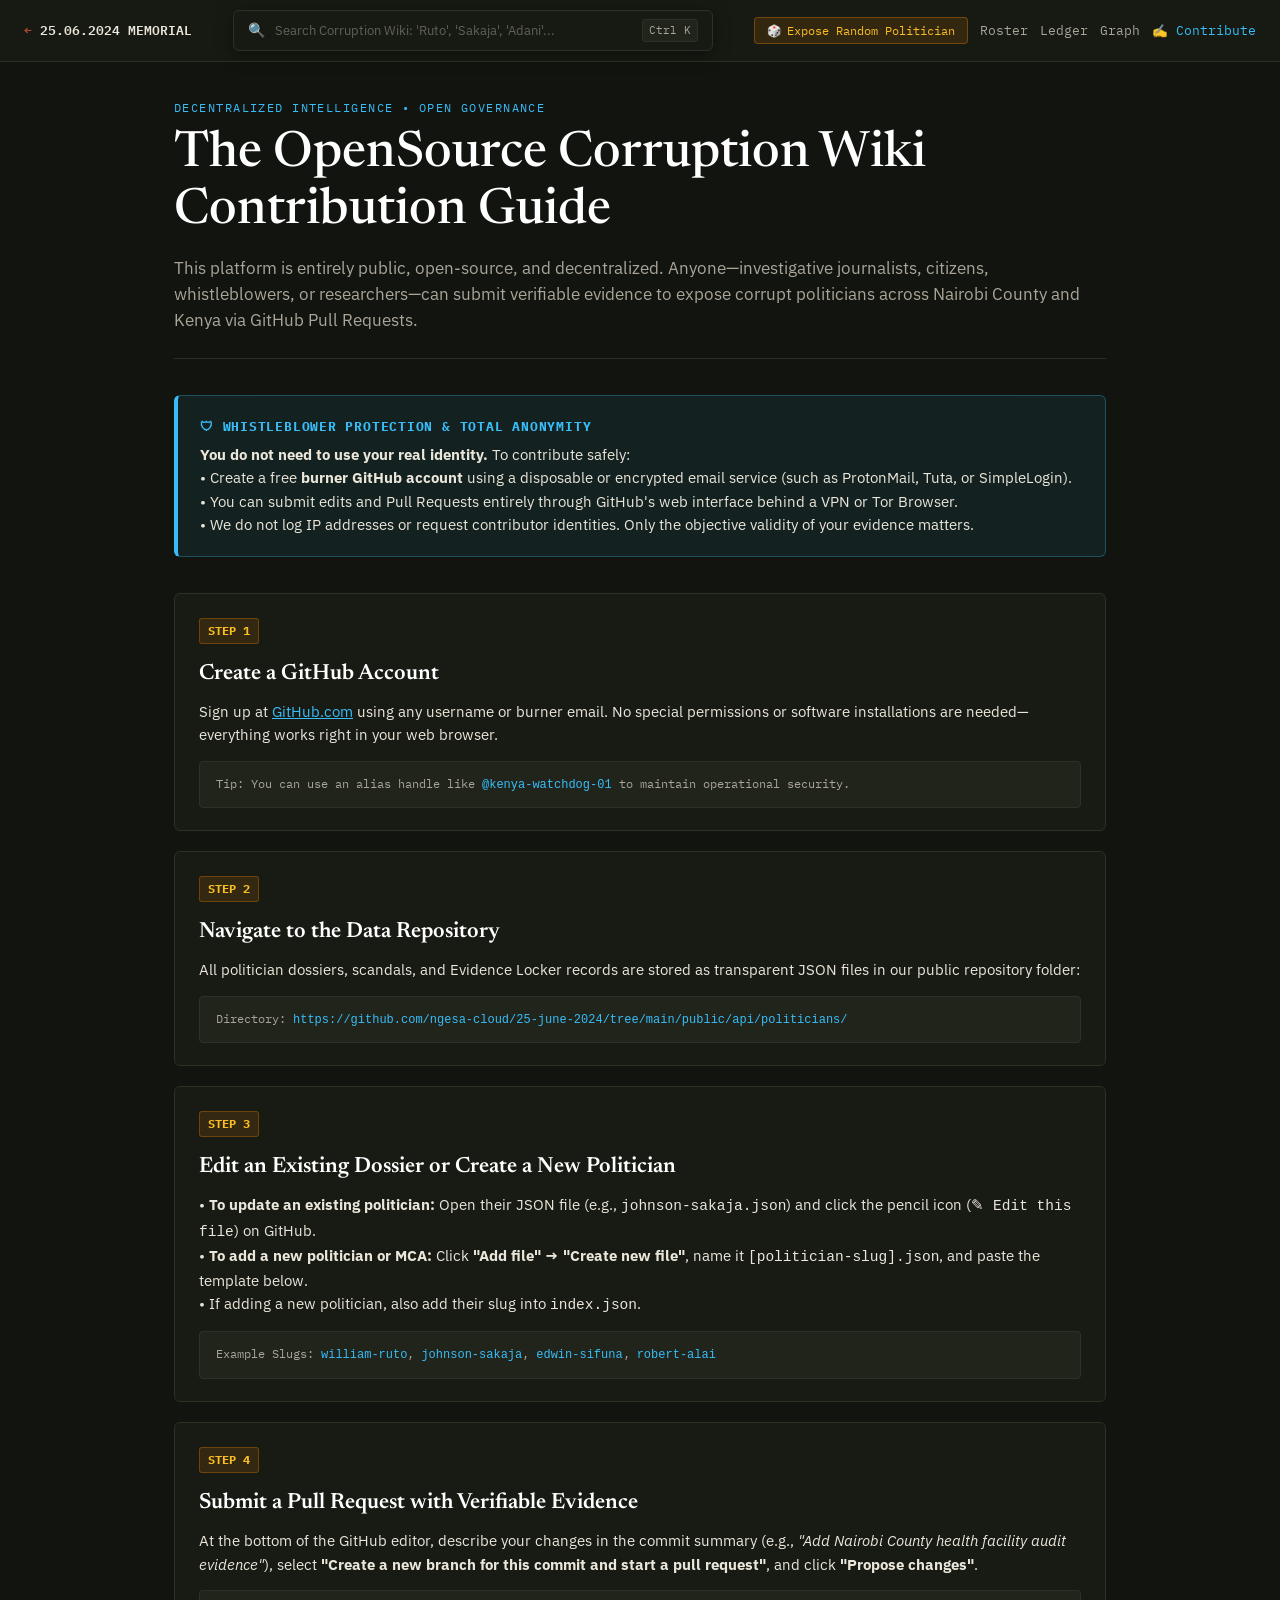
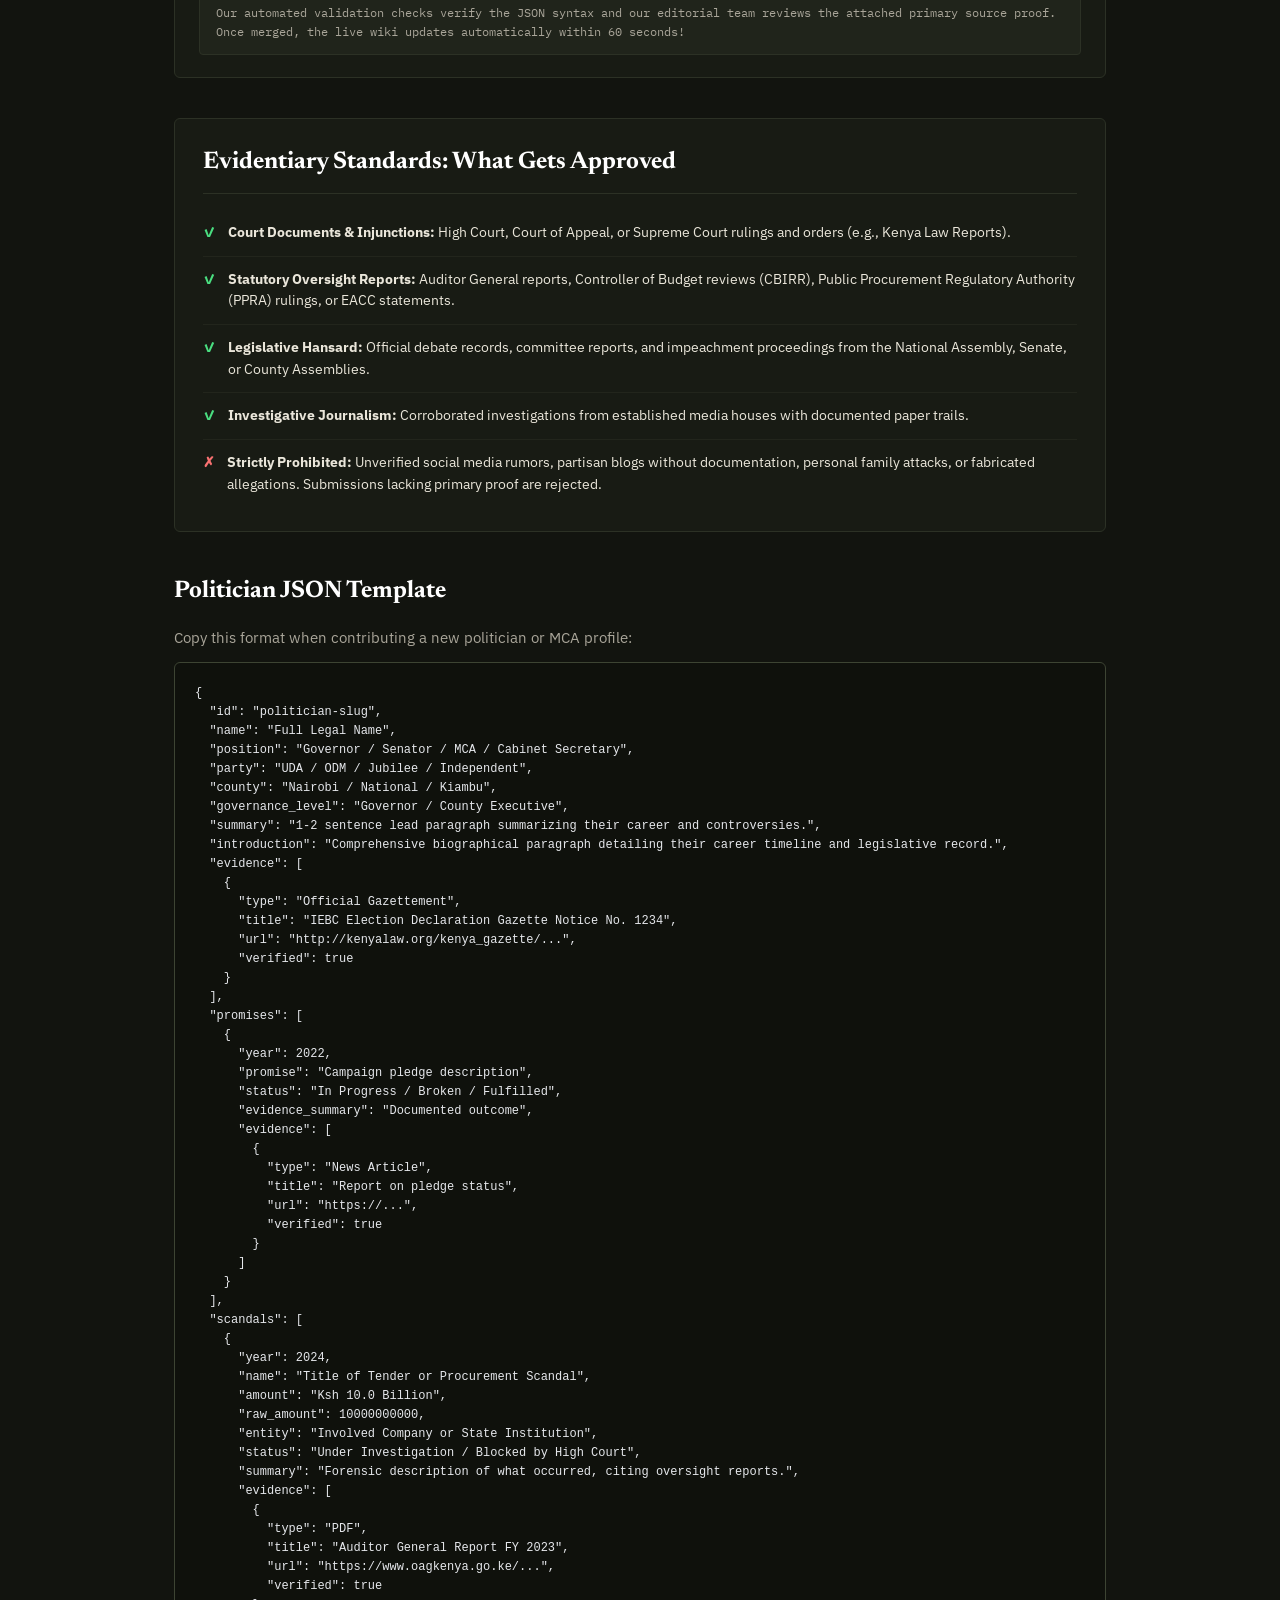
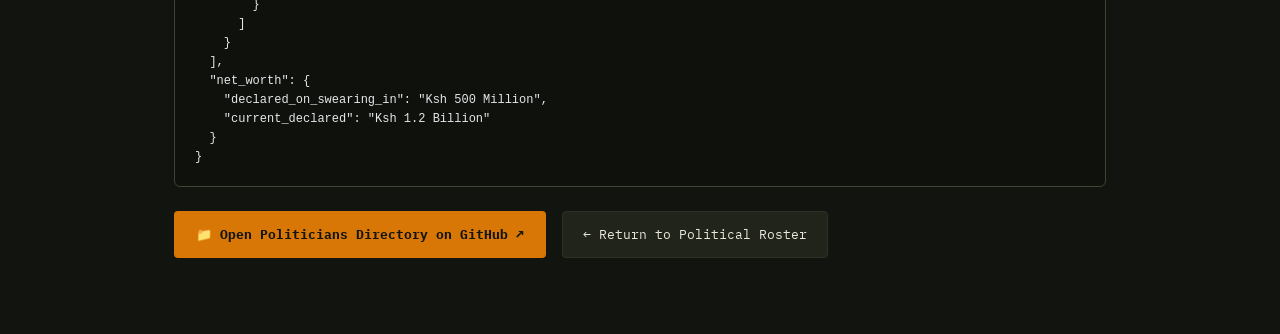
==== contribute.html @ 245e7692 "feat: implement OpenSource Corruption Wiki with profile.html, contribute.html, and random explorer -" ====
<!DOCTYPE html>
<html lang="en">
<head>
  <meta charset="UTF-8">
  <meta name="viewport" content="width=device-width, initial-scale=1.0">
  <title>Community Contribution Guide — OpenSource Corruption Wiki</title>
  <link rel="preconnect" href="https://fonts.googleapis.com">
  <link rel="preconnect" href="https://fonts.gstatic.com" crossorigin>
  <link href="https://fonts.googleapis.com/css2?family=Newsreader:ital,opsz,wght@0,6..72,400;0,6..72,500;0,6..72,600;1,6..72,400&family=IBM+Plex+Sans:wght@400;500;600;700&family=IBM+Plex+Mono:wght@400;500;600;700&display=swap" rel="stylesheet">
  <link rel="stylesheet" href="global-search.css">
  <style>
    :root {
      --bg: #12140F;
      --surface: #181B14;
      --surface-elevated: #20241B;
      --border: #2C3125;
      --border-highlight: #3D4433;
      --crimson: #B4472F;
      --crimson-soft: #f87171;
      --amber: #D97706;
      --amber-soft: #fbbf24;
      --cyan: #38bdf8;
      --green: #6C7A5A;
      --green-bright: #4ade80;
      --paper: #EAE6DA;
      --paper-dim: #A9A599;
      --paper-dark: #62605B;
      --font-serif: 'Newsreader', Georgia, serif;
      --font-sans: 'IBM Plex Sans', -apple-system, BlinkMacSystemFont, sans-serif;
      --font-mono: 'IBM Plex Mono', monospace;
    }

    * { box-sizing: border-box; margin: 0; padding: 0; }
    html { scroll-behavior: smooth; }
    body {
      background-color: var(--bg);
      color: var(--paper);
      font-family: var(--font-sans);
      line-height: 1.65;
      padding: 0 0 100px;
    }

    /* Pinned Navigation */
    .top-nav {
      background: rgba(24, 27, 20, 0.95);
      border-bottom: 1px solid var(--border);
      padding: 10px 24px;
      font-size: 13px;
      display: flex;
      justify-content: space-between;
      align-items: center;
      position: sticky;
      top: 0;
      z-index: 100;
      backdrop-filter: blur(12px);
      gap: 16px;
    }
    .nav-brand {
      font-family: var(--font-mono);
      font-weight: 600;
      color: var(--paper);
      text-decoration: none;
      display: flex;
      align-items: center;
      gap: 8px;
      white-space: nowrap;
    }
    .nav-brand span { color: var(--crimson); }
    .nav-search-wrap { flex: 1; max-width: 480px; }
    .nav-links { display: flex; gap: 12px; align-items: center; white-space: nowrap; }
    .nav-link {
      color: var(--paper-dim);
      text-decoration: none;
      font-size: 12.5px;
      font-family: var(--font-mono);
      transition: color 0.2s;
    }
    .nav-link:hover, .nav-link.active { color: var(--paper); }

    .random-btn {
      background: rgba(217, 119, 6, 0.15);
      border: 1px solid rgba(217, 119, 6, 0.4);
      color: var(--amber-soft);
      padding: 5px 12px;
      border-radius: 4px;
      font-family: var(--font-mono);
      font-size: 11.5px;
      text-decoration: none;
      cursor: pointer;
      display: inline-flex;
      align-items: center;
      gap: 6px;
      transition: all 0.2s;
    }
    .random-btn:hover {
      background: rgba(217, 119, 6, 0.25);
      border-color: var(--amber-soft);
      color: #fff;
    }

    .container {
      max-width: 980px;
      margin: 0 auto;
      padding: 36px 24px 0;
    }

    .header-section {
      margin-bottom: 36px;
      border-bottom: 1px solid var(--border);
      padding-bottom: 24px;
    }
    .kicker {
      font-family: var(--font-mono);
      font-size: 12px;
      color: var(--cyan);
      text-transform: uppercase;
      letter-spacing: 0.12em;
      margin-bottom: 8px;
    }
    h1.main-title {
      font-family: var(--font-serif);
      font-size: clamp(34px, 5vw, 50px);
      font-weight: 500;
      line-height: 1.15;
      color: #fff;
      margin-bottom: 14px;
    }
    .subtitle {
      font-size: 16.5px;
      color: var(--paper-dim);
      line-height: 1.6;
    }

    /* Anonymity Callout Banner */
    .anonymity-banner {
      background: rgba(56, 189, 248, 0.08);
      border: 1px solid rgba(56, 189, 248, 0.3);
      border-left: 4px solid var(--cyan);
      border-radius: 6px;
      padding: 20px 22px;
      margin-bottom: 36px;
    }
    .anonymity-title {
      font-family: var(--font-mono);
      font-size: 13px;
      font-weight: 700;
      color: var(--cyan);
      text-transform: uppercase;
      letter-spacing: 0.06em;
      margin-bottom: 6px;
      display: flex;
      align-items: center;
      gap: 8px;
    }
    .anonymity-text {
      font-size: 14.5px;
      color: var(--paper);
      line-height: 1.6;
    }

    /* Step Cards Grid */
    .steps-grid {
      display: grid;
      grid-template-columns: 1fr;
      gap: 20px;
      margin-bottom: 40px;
    }
    .step-card {
      background: var(--surface);
      border: 1px solid var(--border);
      border-radius: 6px;
      padding: 22px 24px;
      position: relative;
      transition: all 0.2s;
    }
    .step-card:hover {
      border-color: var(--border-highlight);
      transform: translateY(-2px);
    }
    .step-num {
      font-family: var(--font-mono);
      font-size: 12px;
      font-weight: 700;
      color: var(--amber-soft);
      background: rgba(217, 119, 6, 0.15);
      border: 1px solid rgba(217, 119, 6, 0.35);
      padding: 2px 8px;
      border-radius: 3px;
      display: inline-block;
      margin-bottom: 12px;
    }
    .step-title {
      font-family: var(--font-serif);
      font-size: 22px;
      font-weight: 600;
      color: #fff;
      margin-bottom: 8px;
    }
    .step-desc {
      font-size: 14.5px;
      color: var(--paper);
      line-height: 1.6;
      margin-bottom: 14px;
    }
    .step-action-box {
      background: var(--surface-elevated);
      border: 1px solid var(--border);
      padding: 12px 16px;
      border-radius: 4px;
      font-family: var(--font-mono);
      font-size: 12px;
      color: var(--paper-dim);
    }
    .step-action-box code {
      color: var(--cyan);
    }

    /* Evidentiary Standards */
    .standards-section {
      background: var(--surface);
      border: 1px solid var(--border);
      border-radius: 6px;
      padding: 24px 28px;
      margin-bottom: 40px;
    }
    .standards-title {
      font-family: var(--font-serif);
      font-size: 24px;
      color: #fff;
      margin-bottom: 16px;
      border-bottom: 1px solid var(--border);
      padding-bottom: 10px;
    }
    .standards-list {
      list-style: none;
      padding: 0;
      margin: 0;
    }
    .standards-list li {
      padding: 12px 0;
      border-bottom: 1px solid rgba(44, 49, 37, 0.5);
      display: flex;
      gap: 12px;
      font-size: 14px;
      line-height: 1.55;
    }
    .standards-list li:last-child { border-bottom: none; }
    .icon-check { color: var(--green-bright); font-weight: bold; }
    .icon-cross { color: var(--crimson-soft); font-weight: bold; }

    /* Schema Template Box */
    .schema-section {
      margin-bottom: 40px;
    }
    .schema-title {
      font-family: var(--font-serif);
      font-size: 24px;
      color: #fff;
      margin-bottom: 14px;
    }
    pre.code-block {
      background: #0f110c;
      border: 1px solid var(--border-highlight);
      border-radius: 6px;
      padding: 20px;
      overflow-x: auto;
      font-family: var(--font-mono);
      font-size: 12px;
      color: #e5e7eb;
      line-height: 1.5;
    }

    .cta-row {
      display: flex;
      gap: 16px;
      flex-wrap: wrap;
      margin-top: 24px;
    }
    .btn-github-repo {
      background: var(--amber);
      color: #12140F;
      font-family: var(--font-mono);
      font-size: 13px;
      font-weight: 700;
      padding: 12px 22px;
      border-radius: 4px;
      text-decoration: none;
      display: inline-flex;
      align-items: center;
      gap: 8px;
      transition: all 0.2s;
    }
    .btn-github-repo:hover {
      background: #f59e0b;
      transform: translateY(-1px);
    }
    .btn-back-roster {
      background: var(--surface-elevated);
      border: 1px solid var(--border);
      color: var(--paper);
      font-family: var(--font-mono);
      font-size: 13px;
      padding: 12px 20px;
      border-radius: 4px;
      text-decoration: none;
      transition: all 0.2s;
    }
    .btn-back-roster:hover {
      border-color: var(--cyan);
      color: #fff;
    }

    @media (max-width: 768px) {
      .top-nav { flex-wrap: wrap; }
      .nav-search-wrap { order: 3; width: 100%; max-width: none; }
    }
  </style>
</head>
<body>

  <!-- Pinned Sticky Navigation -->
  <nav class="top-nav">
    <a href="index.html" class="nav-brand">
      <span>&larr;</span> 25.06.2024 MEMORIAL
    </a>

    <!-- Central Global Search Engine Component -->
    <div class="nav-search-wrap">
      <div class="global-search-component">
        <div class="search-input-wrapper">
          <span class="search-icon-prefix">🔍</span>
          <input type="text" class="global-search-input" placeholder="Search Corruption Wiki: 'Ruto', 'Sakaja', 'Adani'..." autocomplete="off">
          <span class="search-kbd-shortcut">Ctrl K</span>
        </div>
      </div>
    </div>

    <div class="nav-links">
      <button id="random-btn" class="random-btn" title="Jump to a random corrupt politician profile">
        <span>🎲</span> Expose Random Politician
      </button>
      <a href="promises-plunder.html" class="nav-link">Roster</a>
      <a href="money-trail.html" class="nav-link">Ledger</a>
      <a href="scandal-graph.html" class="nav-link">Graph</a>
      <a href="contribute.html" class="nav-link active" style="color:var(--cyan);">✍ Contribute</a>
    </div>
  </nav>

  <div class="container">
    <header class="header-section">
      <div class="kicker">Decentralized Intelligence &bull; Open Governance</div>
      <h1 class="main-title">The OpenSource Corruption Wiki Contribution Guide</h1>
      <p class="subtitle">This platform is entirely public, open-source, and decentralized. Anyone—investigative journalists, citizens, whistleblowers, or researchers—can submit verifiable evidence to expose corrupt politicians across Nairobi County and Kenya via GitHub Pull Requests.</p>
    </header>

    <!-- Anonymity Banner -->
    <div class="anonymity-banner">
      <div class="anonymity-title">
        <span>🛡 Whistleblower Protection &amp; Total Anonymity</span>
      </div>
      <p class="anonymity-text">
        <strong>You do not need to use your real identity.</strong> To contribute safely:
        <br>&bull; Create a free <strong>burner GitHub account</strong> using a disposable or encrypted email service (such as ProtonMail, Tuta, or SimpleLogin).
        <br>&bull; You can submit edits and Pull Requests entirely through GitHub's web interface behind a VPN or Tor Browser.
        <br>&bull; We do not log IP addresses or request contributor identities. Only the objective validity of your evidence matters.
      </p>
    </div>

    <!-- 4-Step Tutorial -->
    <section class="steps-grid">
      <div class="step-card">
        <span class="step-num">STEP 1</span>
        <h2 class="step-title">Create a GitHub Account</h2>
        <p class="step-desc">
          Sign up at <a href="https://github.com/signup" target="_blank" style="color:var(--cyan);">GitHub.com</a> using any username or burner email. No special permissions or software installations are needed—everything works right in your web browser.
        </p>
        <div class="step-action-box">
          Tip: You can use an alias handle like <code>@kenya-watchdog-01</code> to maintain operational security.
        </div>
      </div>

      <div class="step-card">
        <span class="step-num">STEP 2</span>
        <h2 class="step-title">Navigate to the Data Repository</h2>
        <p class="step-desc">
          All politician dossiers, scandals, and Evidence Locker records are stored as transparent JSON files in our public repository folder:
        </p>
        <div class="step-action-box">
          Directory: <code>https://github.com/ngesa-cloud/25-june-2024/tree/main/public/api/politicians/</code>
        </div>
      </div>

      <div class="step-card">
        <span class="step-num">STEP 3</span>
        <h2 class="step-title">Edit an Existing Dossier or Create a New Politician</h2>
        <p class="step-desc">
          &bull; <strong>To update an existing politician:</strong> Open their JSON file (e.g., <code>johnson-sakaja.json</code>) and click the pencil icon (<code>✎ Edit this file</code>) on GitHub.<br>
          &bull; <strong>To add a new politician or MCA:</strong> Click <strong>"Add file" &rarr; "Create new file"</strong>, name it <code>[politician-slug].json</code>, and paste the template below.<br>
          &bull; If adding a new politician, also add their slug into <code>index.json</code>.
        </p>
        <div class="step-action-box">
          Example Slugs: <code>william-ruto</code>, <code>johnson-sakaja</code>, <code>edwin-sifuna</code>, <code>robert-alai</code>
        </div>
      </div>

      <div class="step-card">
        <span class="step-num">STEP 4</span>
        <h2 class="step-title">Submit a Pull Request with Verifiable Evidence</h2>
        <p class="step-desc">
          At the bottom of the GitHub editor, describe your changes in the commit summary (e.g., <em>"Add Nairobi County health facility audit evidence"</em>), select <strong>"Create a new branch for this commit and start a pull request"</strong>, and click <strong>"Propose changes"</strong>.
        </p>
        <div class="step-action-box">
          Our automated validation checks verify the JSON syntax and our editorial team reviews the attached primary source proof. Once merged, the live wiki updates automatically within 60 seconds!
        </div>
      </div>
    </section>

    <!-- Evidentiary Standards -->
    <section class="standards-section">
      <h2 class="standards-title">Evidentiary Standards: What Gets Approved</h2>
      <ul class="standards-list">
        <li>
          <span class="icon-check">✓</span>
          <div>
            <strong>Court Documents &amp; Injunctions:</strong> High Court, Court of Appeal, or Supreme Court rulings and orders (e.g., Kenya Law Reports).
          </div>
        </li>
        <li>
          <span class="icon-check">✓</span>
          <div>
            <strong>Statutory Oversight Reports:</strong> Auditor General reports, Controller of Budget reviews (CBIRR), Public Procurement Regulatory Authority (PPRA) rulings, or EACC statements.
          </div>
        </li>
        <li>
          <span class="icon-check">✓</span>
          <div>
            <strong>Legislative Hansard:</strong> Official debate records, committee reports, and impeachment proceedings from the National Assembly, Senate, or County Assemblies.
          </div>
        </li>
        <li>
          <span class="icon-check">✓</span>
          <div>
            <strong>Investigative Journalism:</strong> Corroborated investigations from established media houses with documented paper trails.
          </div>
        </li>
        <li>
          <span class="icon-cross">✗</span>
          <div>
            <strong>Strictly Prohibited:</strong> Unverified social media rumors, partisan blogs without documentation, personal family attacks, or fabricated allegations. Submissions lacking primary proof are rejected.
          </div>
        </li>
      </ul>
    </section>

    <!-- Schema Template -->
    <section class="schema-section">
      <h2 class="schema-title">Politician JSON Template</h2>
      <p style="font-size:14.5px; color:var(--paper-dim); margin-bottom:12px;">
        Copy this format when contributing a new politician or MCA profile:
      </p>
      <pre class="code-block"><code>{
  "id": "politician-slug",
  "name": "Full Legal Name",
  "position": "Governor / Senator / MCA / Cabinet Secretary",
  "party": "UDA / ODM / Jubilee / Independent",
  "county": "Nairobi / National / Kiambu",
  "governance_level": "Governor / County Executive",
  "summary": "1-2 sentence lead paragraph summarizing their career and controversies.",
  "introduction": "Comprehensive biographical paragraph detailing their career timeline and legislative record.",
  "evidence": [
    {
      "type": "Official Gazettement",
      "title": "IEBC Election Declaration Gazette Notice No. 1234",
      "url": "http://kenyalaw.org/kenya_gazette/...",
      "verified": true
    }
  ],
  "promises": [
    {
      "year": 2022,
      "promise": "Campaign pledge description",
      "status": "In Progress / Broken / Fulfilled",
      "evidence_summary": "Documented outcome",
      "evidence": [
        {
          "type": "News Article",
          "title": "Report on pledge status",
          "url": "https://...",
          "verified": true
        }
      ]
    }
  ],
  "scandals": [
    {
      "year": 2024,
      "name": "Title of Tender or Procurement Scandal",
      "amount": "Ksh 10.0 Billion",
      "raw_amount": 10000000000,
      "entity": "Involved Company or State Institution",
      "status": "Under Investigation / Blocked by High Court",
      "summary": "Forensic description of what occurred, citing oversight reports.",
      "evidence": [
        {
          "type": "PDF",
          "title": "Auditor General Report FY 2023",
          "url": "https://www.oagkenya.go.ke/...",
          "verified": true
        }
      ]
    }
  ],
  "net_worth": {
    "declared_on_swearing_in": "Ksh 500 Million",
    "current_declared": "Ksh 1.2 Billion"
  }
}</code></pre>

      <div class="cta-row">
        <a href="https://github.com/ngesa-cloud/25-june-2024/tree/main/public/api/politicians" target="_blank" rel="noopener noreferrer" class="btn-github-repo">
          📁 Open Politicians Directory on GitHub &nearr;
        </a>
        <a href="promises-plunder.html" class="btn-back-roster">
          ← Return to Political Roster
        </a>
      </div>
    </section>
  </div>

  <script src="global-search.js"></script>
  <script>
    async function exposeRandomPolitician() {
      const isPublic = window.location.pathname.includes('/public/');
      const base = isPublic ? 'api/' : 'public/api/';
      try {
        let res = await fetch(`${base}politicians/index.json`).catch(() => null);
        if (!res || !res.ok) {
          res = await fetch('api/politicians/index.json').catch(() => null);
        }
        const slugs = res && res.ok ? await res.json() : ['william-ruto', 'johnson-sakaja', 'edwin-sifuna', 'robert-alai', 'rigathi-gachagua', 'raila-odinga', 'kalonzo-musyoka'];
        const randomSlug = slugs[Math.floor(Math.random() * slugs.length)];
        window.location.href = `profile.html?id=${encodeURIComponent(randomSlug)}`;
      } catch (e) {
        window.location.href = 'profile.html?id=johnson-sakaja';
      }
    }

    document.addEventListener('DOMContentLoaded', () => {
      const randBtn = document.getElementById('random-btn');
      if (randBtn) randBtn.addEventListener('click', exposeRandomPolitician);
    });
  </script>
</body>
</html>
---- global-search.css ----
/* Global Search Component Styles */
.global-search-component {
  position: relative;
  width: 100%;
  max-width: 620px;
  margin: 0 auto;
}

.search-input-wrapper {
  position: relative;
  display: flex;
  align-items: center;
  width: 100%;
  background: rgba(24, 27, 20, 0.95);
  border: 1px solid var(--border, #2C3125);
  border-radius: 6px;
  padding: 2px 14px;
  transition: all 0.25s cubic-bezier(0.16, 1, 0.3, 1);
  box-shadow: 0 4px 18px rgba(0, 0, 0, 0.35);
}

.search-input-wrapper:focus-within {
  border-color: var(--cyan, #38bdf8);
  box-shadow: 0 0 0 3px rgba(56, 189, 248, 0.15), 0 8px 24px rgba(0, 0, 0, 0.5);
  background: #181B14;
}

.search-icon-prefix {
  font-size: 14px;
  color: var(--paper-dim, #A9A599);
  margin-right: 10px;
  user-select: none;
}

.global-search-input {
  flex: 1;
  background: transparent;
  border: none;
  outline: none;
  color: var(--paper, #EAE6DA);
  font-family: var(--font-sans, 'IBM Plex Sans', sans-serif);
  font-size: 13.5px;
  padding: 8px 0;
  line-height: 1.4;
}

.global-search-input::placeholder {
  color: var(--paper-dark, #7A766B);
  font-size: 13px;
}

.search-kbd-shortcut {
  background: var(--surface-elevated, #20241B);
  border: 1px solid var(--border, #2C3125);
  color: var(--paper-dim, #A9A599);
  font-family: var(--font-mono, monospace);
  font-size: 10.5px;
  padding: 2px 6px;
  border-radius: 3px;
  user-select: none;
  pointer-events: none;
  margin-left: 8px;
}

/* Dropdown Overlay */
.global-search-dropdown {
  display: none;
  position: absolute;
  top: calc(100% + 8px);
  left: 0;
  right: 0;
  background: #181B14;
  border: 1px solid var(--border-highlight, #3D4433);
  border-radius: 6px;
  box-shadow: 0 16px 40px rgba(0, 0, 0, 0.75), 0 0 0 1px rgba(255, 255, 255, 0.05);
  z-index: 1050;
  max-height: 480px;
  overflow-y: auto;
  animation: searchSlideDown 0.18s cubic-bezier(0.16, 1, 0.3, 1);
}

@keyframes searchSlideDown {
  from { opacity: 0; transform: translateY(-6px); }
  to { opacity: 1; transform: translateY(0); }
}

.search-results-header {
  padding: 10px 16px;
  background: rgba(32, 36, 27, 0.7);
  border-bottom: 1px solid var(--border, #2C3125);
  display: flex;
  justify-content: space-between;
  align-items: center;
  font-size: 11px;
  font-family: var(--font-mono, monospace);
  color: var(--paper-dim, #A9A599);
}

.results-count {
  font-weight: 600;
  color: var(--cyan, #38bdf8);
}

.results-tip code {
  background: var(--surface, #181B14);
  padding: 1px 4px;
  border-radius: 2px;
  border: 1px solid var(--border, #2C3125);
}

.search-results-list {
  padding: 6px 0;
}

.search-result-item {
  display: block;
  padding: 12px 16px;
  text-decoration: none;
  border-bottom: 1px solid rgba(44, 49, 37, 0.5);
  transition: background 0.15s ease;
}

.search-result-item:last-child {
  border-bottom: none;
}

.search-result-item:hover,
.search-result-item:focus {
  background: #20241B;
  outline: none;
}

.result-top-row {
  display: flex;
  align-items: center;
  gap: 8px;
  margin-bottom: 6px;
  flex-wrap: wrap;
}

.result-badge {
  font-family: var(--font-mono, monospace);
  font-size: 9.5px;
  font-weight: 600;
  padding: 2px 6px;
  border-radius: 3px;
  text-transform: uppercase;
  letter-spacing: 0.05em;
}

.badge-scandal {
  background: rgba(180, 71, 47, 0.2);
  color: var(--crimson-soft, #f87171);
  border: 1px solid rgba(180, 71, 47, 0.4);
}

.badge-promise {
  background: rgba(217, 119, 6, 0.2);
  color: var(--amber-soft, #fbbf24);
  border: 1px solid rgba(217, 119, 6, 0.4);
}

.badge-network {
  background: rgba(56, 189, 248, 0.15);
  color: var(--cyan, #38bdf8);
  border: 1px solid rgba(56, 189, 248, 0.35);
}

.result-amount {
  font-family: var(--font-mono, monospace);
  font-weight: 700;
  font-size: 12.5px;
  color: #fff;
  background: rgba(255, 255, 255, 0.08);
  padding: 1px 7px;
  border-radius: 3px;
}

.result-year {
  font-family: var(--font-mono, monospace);
  font-size: 11px;
  color: var(--paper-dim, #A9A599);
}

.result-status {
  margin-left: auto;
  font-size: 11px;
  font-family: var(--font-mono, monospace);
  color: var(--paper-dim, #A9A599);
  padding: 1px 6px;
  border-radius: 3px;
  background: rgba(0, 0, 0, 0.25);
  border: 1px solid var(--border, #2C3125);
}

.result-sentence {
  font-size: 13.5px;
  line-height: 1.45;
  color: var(--paper, #EAE6DA);
  font-weight: 500;
  margin-bottom: 6px;
}

.search-highlight {
  background: rgba(217, 119, 6, 0.3);
  color: #fff;
  padding: 0 2px;
  border-radius: 2px;
  font-weight: 600;
}

.result-meta {
  display: flex;
  gap: 16px;
  font-size: 11.5px;
  color: var(--paper-dim, #A9A599);
  font-family: var(--font-mono, monospace);
}

.result-meta strong {
  color: var(--paper-dark, #827e74);
  font-weight: normal;
}

.search-empty-state {
  padding: 28px 20px;
  text-align: center;
}

.empty-icon {
  font-size: 24px;
  margin-bottom: 8px;
  opacity: 0.7;
}

.empty-text {
  font-size: 13.5px;
  color: var(--paper, #EAE6DA);
  margin-bottom: 8px;
}

.empty-hint {
  font-size: 11.5px;
  color: var(--paper-dim, #A9A599);
  line-height: 1.5;
}

.empty-hint code {
  color: var(--cyan, #38bdf8);
  background: rgba(56, 189, 248, 0.1);
  padding: 2px 5px;
  border-radius: 3px;
  font-family: var(--font-mono, monospace);
  margin: 0 2px;
}

.search-results-footer {
  padding: 10px 16px;
  background: rgba(32, 36, 27, 0.6);
  border-top: 1px solid var(--border, #2C3125);
  text-align: right;
}

.search-view-all {
  font-family: var(--font-mono, monospace);
  font-size: 11.5px;
  color: var(--cyan, #38bdf8);
  text-decoration: none;
  transition: color 0.15s;
}

.search-view-all:hover {
  text-decoration: underline;
  color: #fff;
}

/* Additional Evidence & County Badges */
.result-ev-count {
  font-family: var(--font-mono, monospace);
  font-size: 10px;
  color: var(--green-bright, #4ade80);
  background: rgba(74, 222, 128, 0.12);
  border: 1px solid rgba(74, 222, 128, 0.3);
  padding: 1px 6px;
  border-radius: 3px;
  display: inline-flex;
  align-items: center;
  gap: 4px;
}

.result-county-badge {
  font-family: var(--font-mono, monospace);
  font-size: 10px;
  color: var(--amber-soft, #fbbf24);
  background: rgba(217, 119, 6, 0.15);
  border: 1px solid rgba(217, 119, 6, 0.3);
  padding: 1px 6px;
  border-radius: 3px;
}
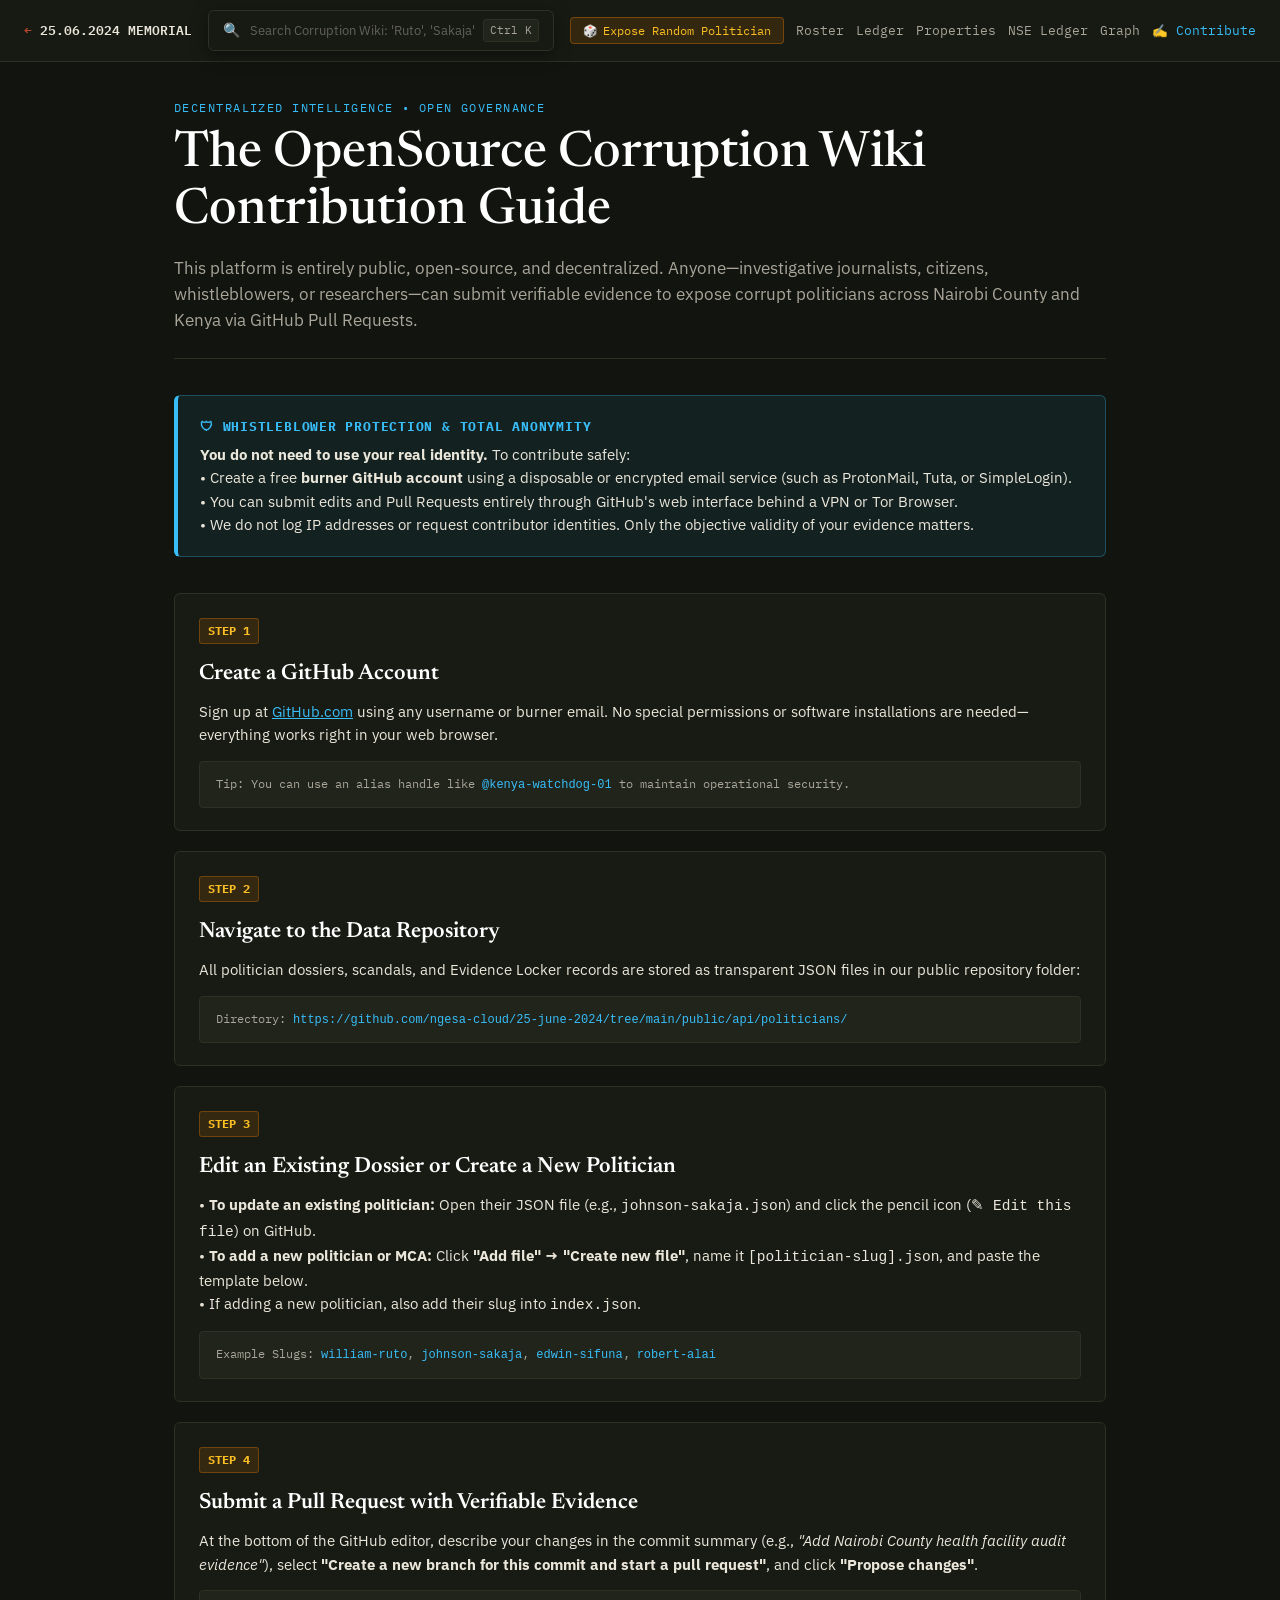
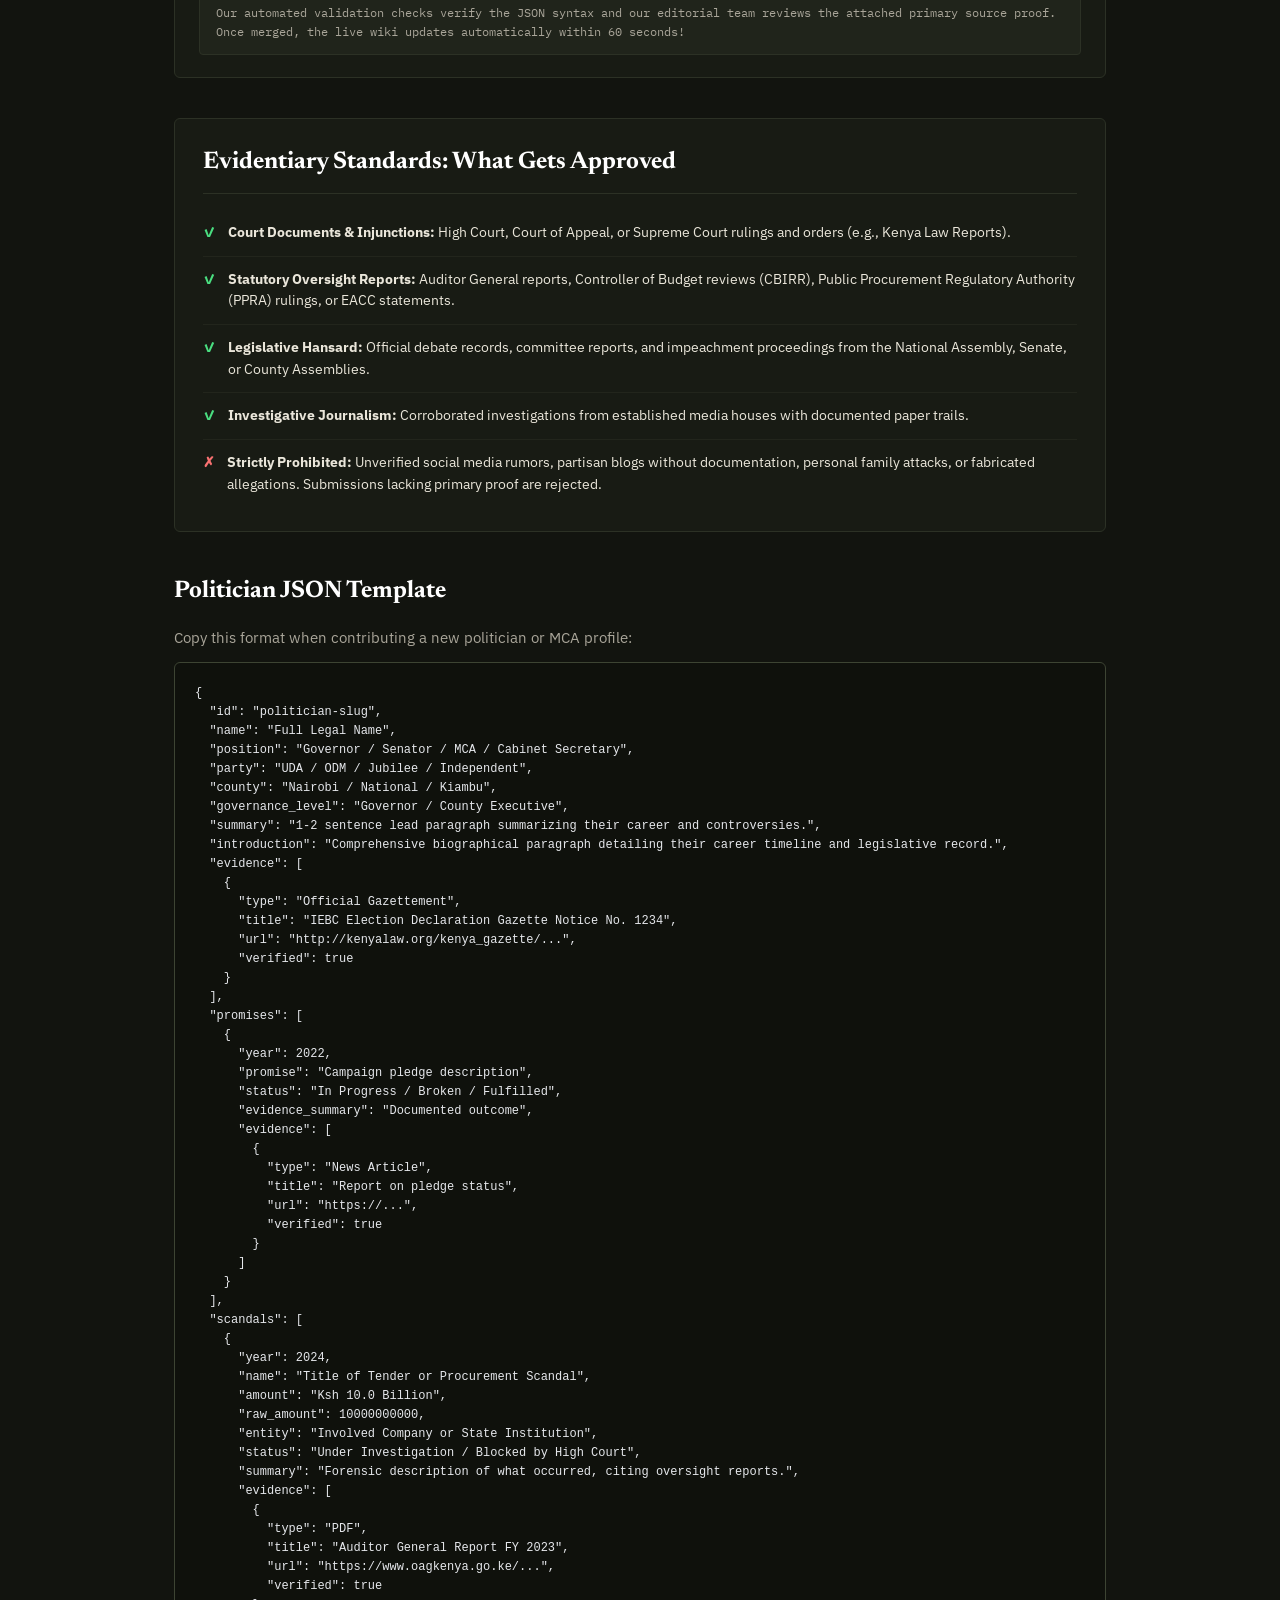
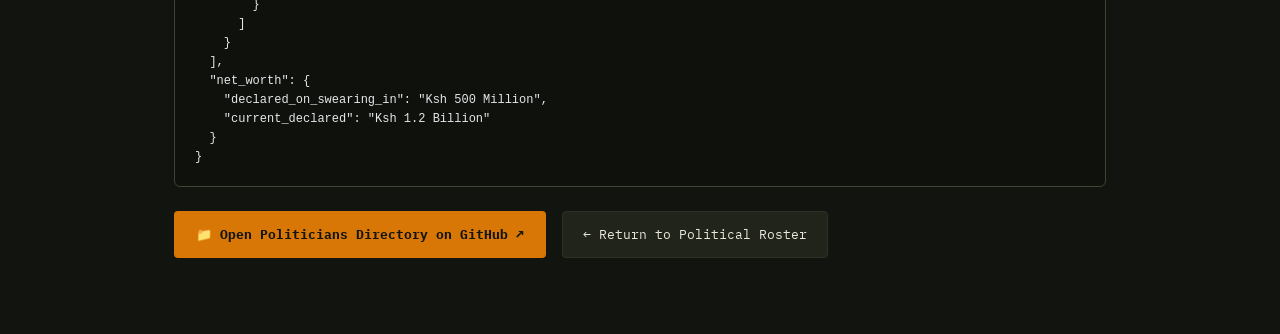
==== commit da89077c: "feat(intelligence): add Nairobi Property Tracker and NSE Insider Trading Ledger with global search i" ====
--- a/contribute.html
+++ b/contribute.html
@@ -341,6 +341,8 @@
       </button>
       <a href="promises-plunder.html" class="nav-link">Roster</a>
       <a href="money-trail.html" class="nav-link">Ledger</a>
+      <a href="nairobi-property.html" class="nav-link">Properties</a>
+      <a href="nse-ledger.html" class="nav-link">NSE Ledger</a>
       <a href="scandal-graph.html" class="nav-link">Graph</a>
       <a href="contribute.html" class="nav-link active" style="color:var(--cyan);">✍ Contribute</a>
     </div>
--- a/global-search.css
+++ b/global-search.css
@@ -297,3 +297,81 @@
   padding: 1px 6px;
   border-radius: 3px;
 }
+
+/* Special OSINT Leaked File Styles */
+.badge-leak {
+  background: rgba(220, 38, 38, 0.28) !important;
+  color: #ff5555 !important;
+  border: 1px solid rgba(220, 38, 38, 0.65) !important;
+  font-weight: 700 !important;
+  letter-spacing: 0.08em;
+  box-shadow: 0 0 8px rgba(220, 38, 38, 0.3);
+}
+
+.item-leak {
+  border-left: 3px solid #dc2626 !important;
+  background: rgba(30, 18, 18, 0.45);
+}
+
+.item-leak:hover {
+  background: rgba(45, 20, 20, 0.7) !important;
+}
+
+.result-filetype {
+  font-family: var(--font-mono, monospace);
+  font-size: 10px;
+  color: #ff7777;
+  background: rgba(220, 38, 38, 0.15);
+  border: 1px solid rgba(220, 38, 38, 0.35);
+  padding: 1px 5px;
+  border-radius: 3px;
+  font-weight: 600;
+}
+
+.county-leak {
+  color: #ff9999 !important;
+  background: rgba(220, 38, 38, 0.15) !important;
+  border-color: rgba(220, 38, 38, 0.3) !important;
+}
+
+.status-leak {
+  color: #ff8888 !important;
+  background: rgba(220, 38, 38, 0.15) !important;
+  border-color: rgba(220, 38, 38, 0.35) !important;
+}
+
+.amount-leak {
+  color: #ff5555 !important;
+  background: rgba(220, 38, 38, 0.15) !important;
+  border-color: rgba(220, 38, 38, 0.35) !important;
+}
+
+.sentence-leak {
+  color: #fde8e8 !important;
+  font-family: var(--font-mono, monospace);
+  font-size: 12.5px !important;
+  line-height: 1.5;
+}
+
+/* Nairobi Property & NSE Insider Badges */
+.badge-property {
+  background: rgba(217, 119, 6, 0.22) !important;
+  color: var(--amber-soft, #fbbf24) !important;
+  border: 1px solid rgba(217, 119, 6, 0.5) !important;
+  font-weight: 600 !important;
+}
+
+.item-property {
+  border-left: 3px solid var(--amber, #D97706) !important;
+}
+
+.badge-nse {
+  background: rgba(74, 222, 128, 0.18) !important;
+  color: var(--green-bright, #4ade80) !important;
+  border: 1px solid rgba(74, 222, 128, 0.45) !important;
+  font-weight: 700 !important;
+}
+
+.item-nse {
+  border-left: 3px solid var(--green-bright, #4ade80) !important;
+}
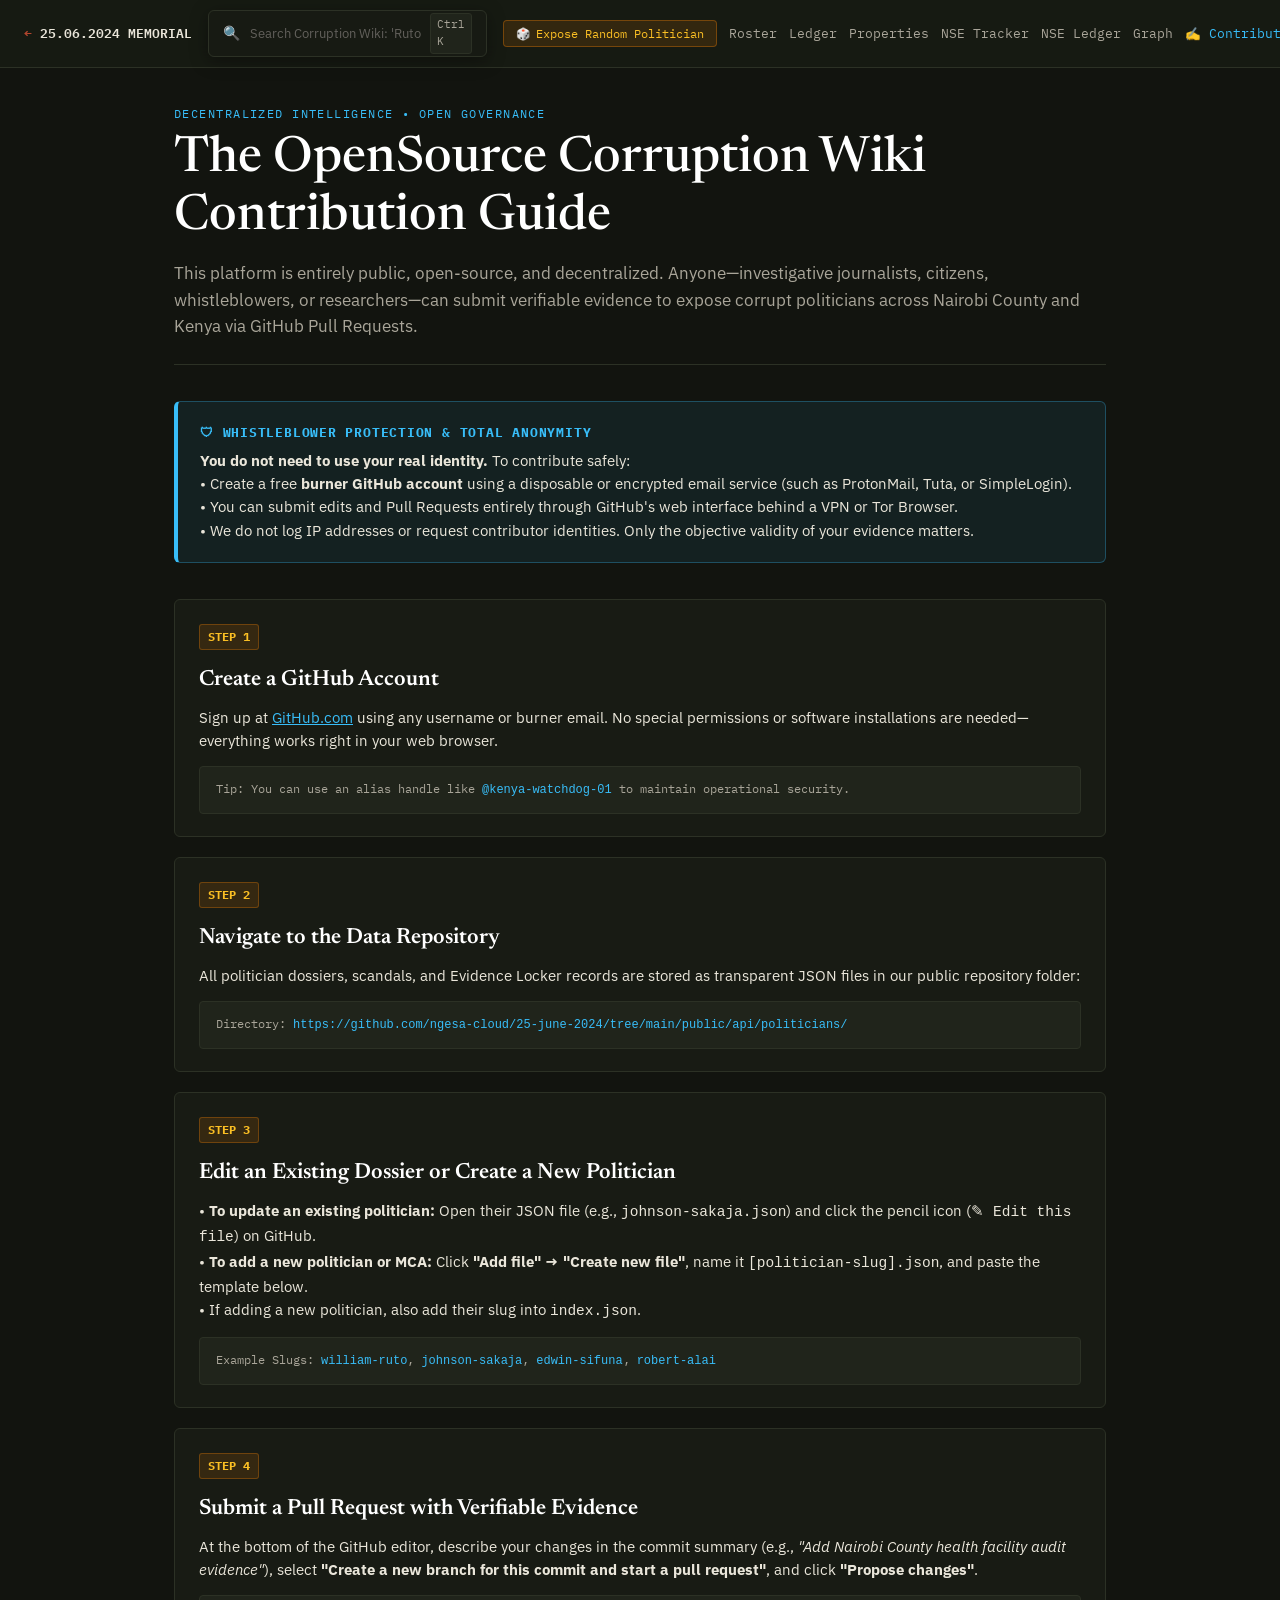
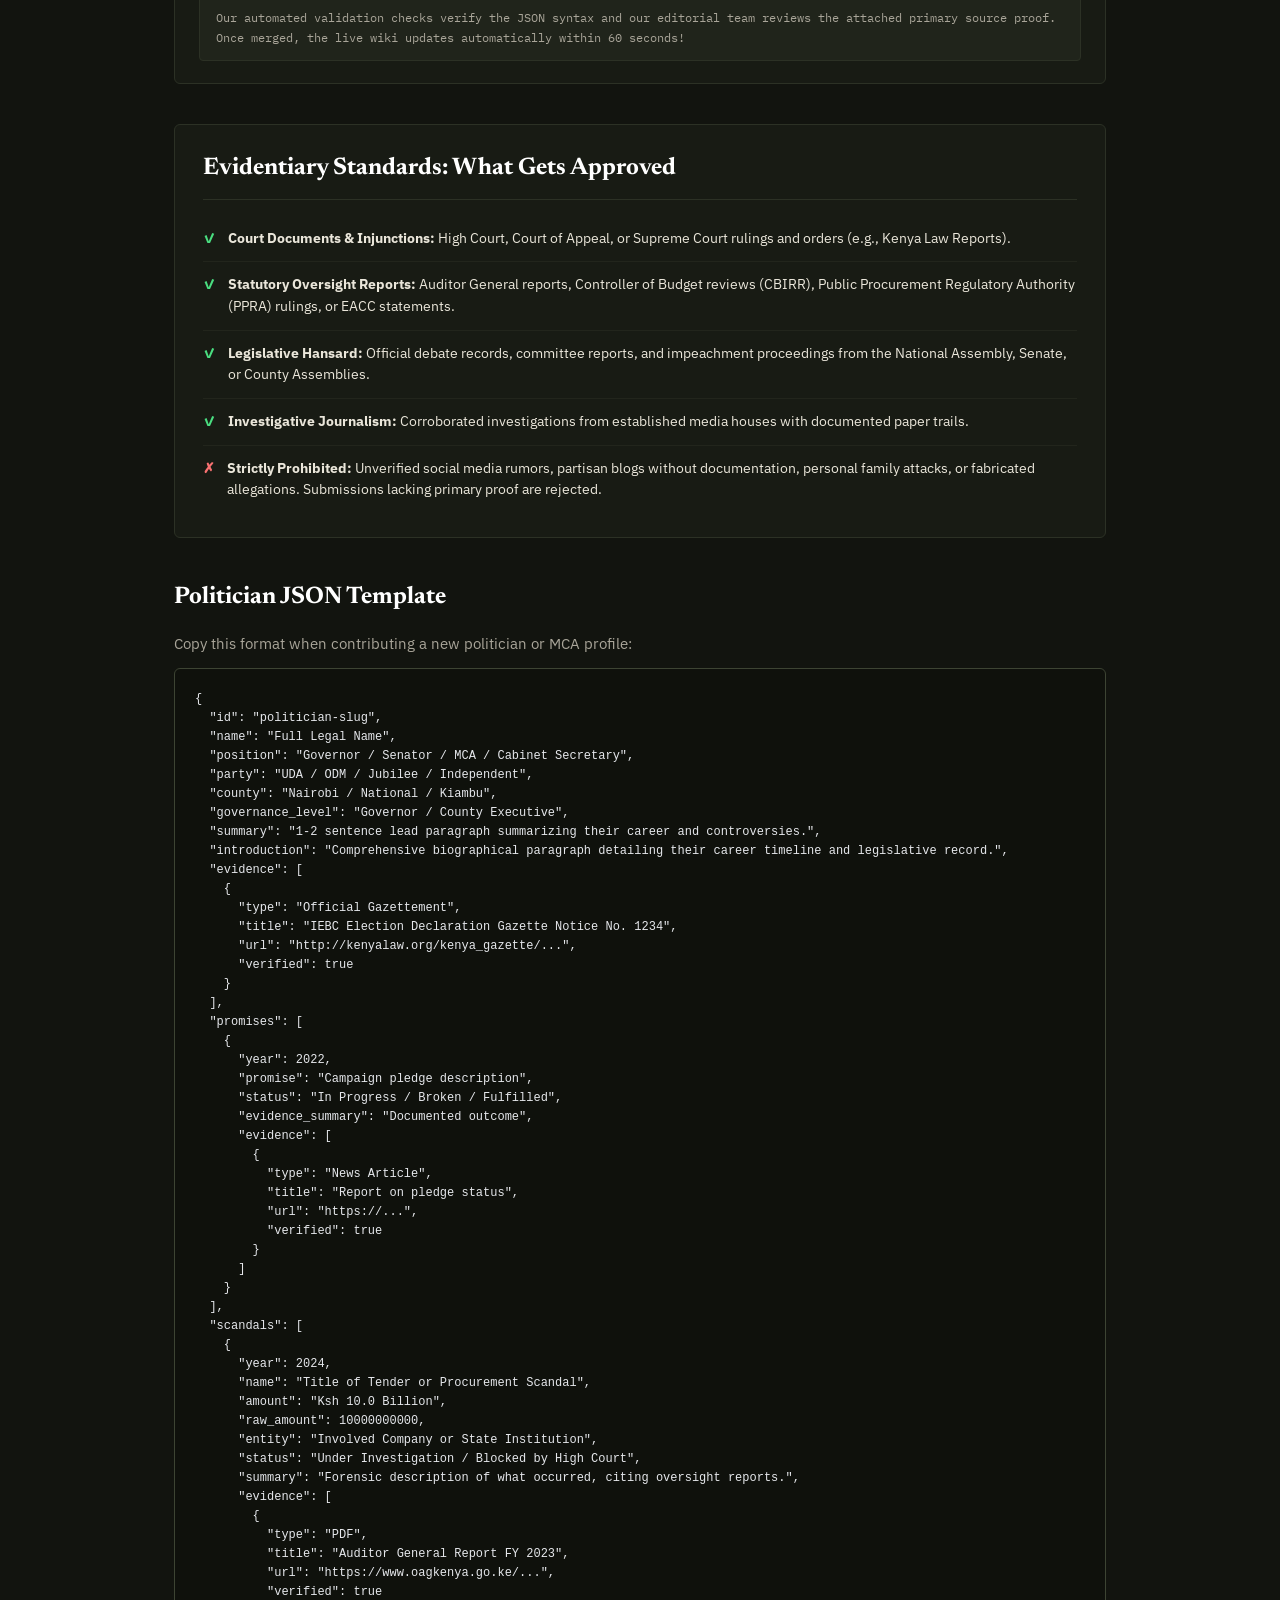
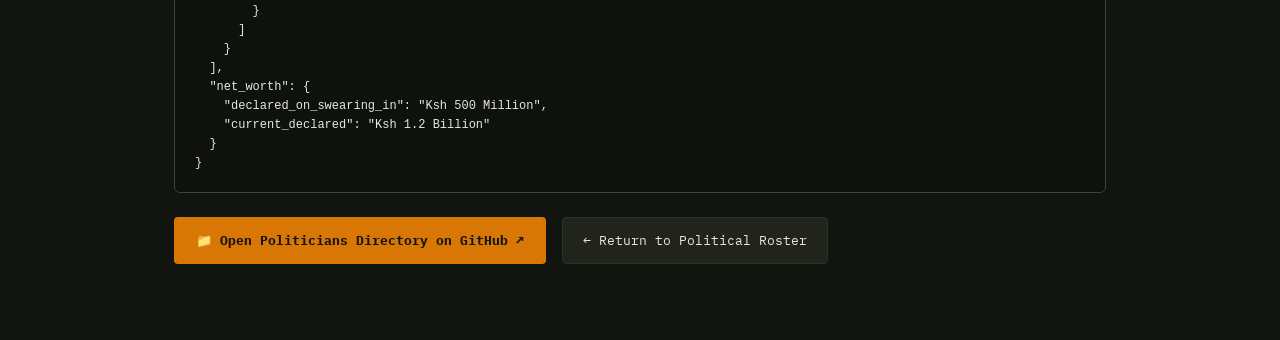
==== commit 9bbf196e: "feat(market-watch): implement Kenya Market Watch NSE Tracker and suspicious trade pattern registry" ====
--- a/contribute.html
+++ b/contribute.html
@@ -342,6 +342,7 @@
       <a href="promises-plunder.html" class="nav-link">Roster</a>
       <a href="money-trail.html" class="nav-link">Ledger</a>
       <a href="nairobi-property.html" class="nav-link">Properties</a>
+      <a href="nse-tracker.html" class="nav-link">NSE Tracker</a>
       <a href="nse-ledger.html" class="nav-link">NSE Ledger</a>
       <a href="scandal-graph.html" class="nav-link">Graph</a>
       <a href="contribute.html" class="nav-link active" style="color:var(--cyan);">✍ Contribute</a>
--- a/global-search.css
+++ b/global-search.css
@@ -375,3 +375,16 @@
 .item-nse {
   border-left: 3px solid var(--green-bright, #4ade80) !important;
 }
+
+/* Kenya Market Watch Badge Styles */
+.badge-market-watch {
+  background: rgba(220, 38, 38, 0.22) !important;
+  color: #ff6b6b !important;
+  border: 1px solid rgba(220, 38, 38, 0.5) !important;
+  font-weight: 700 !important;
+  letter-spacing: 0.05em;
+}
+
+.item-market-watch {
+  border-left: 3px solid #ff4444 !important;
+}
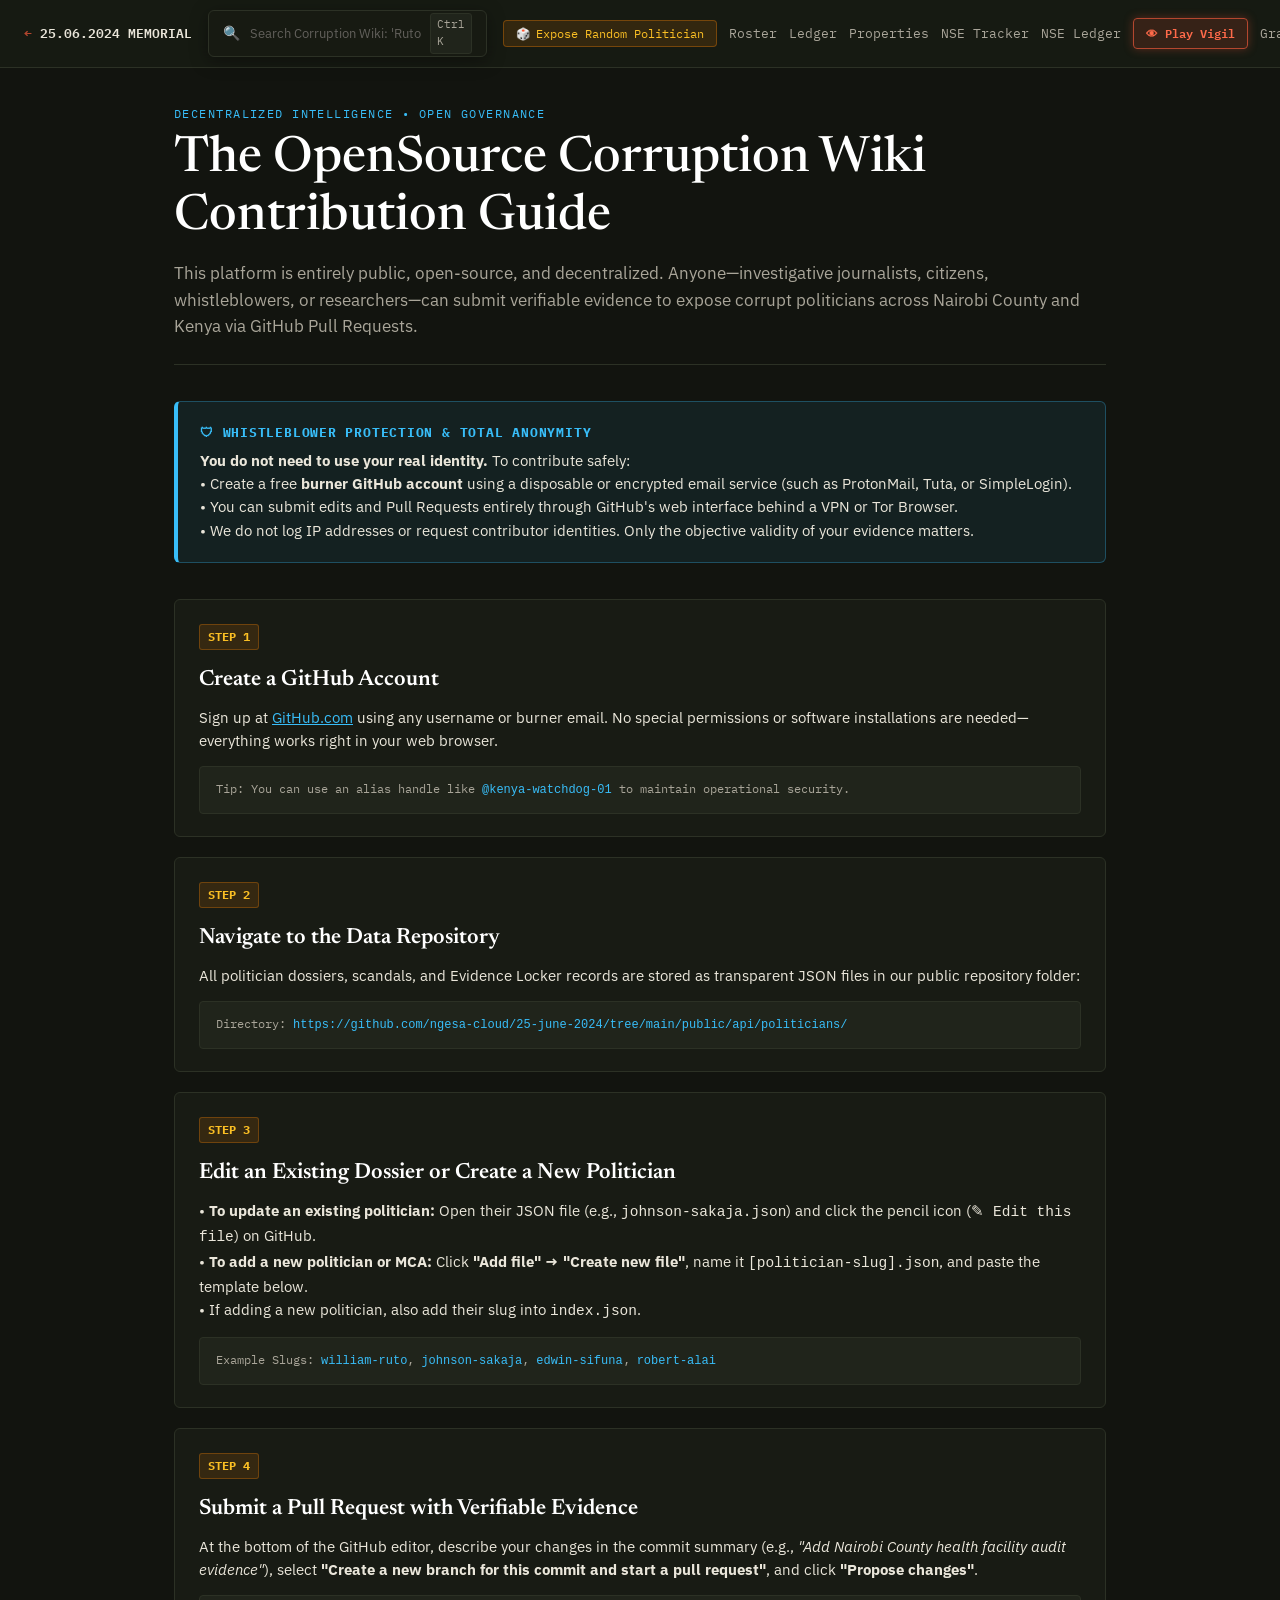
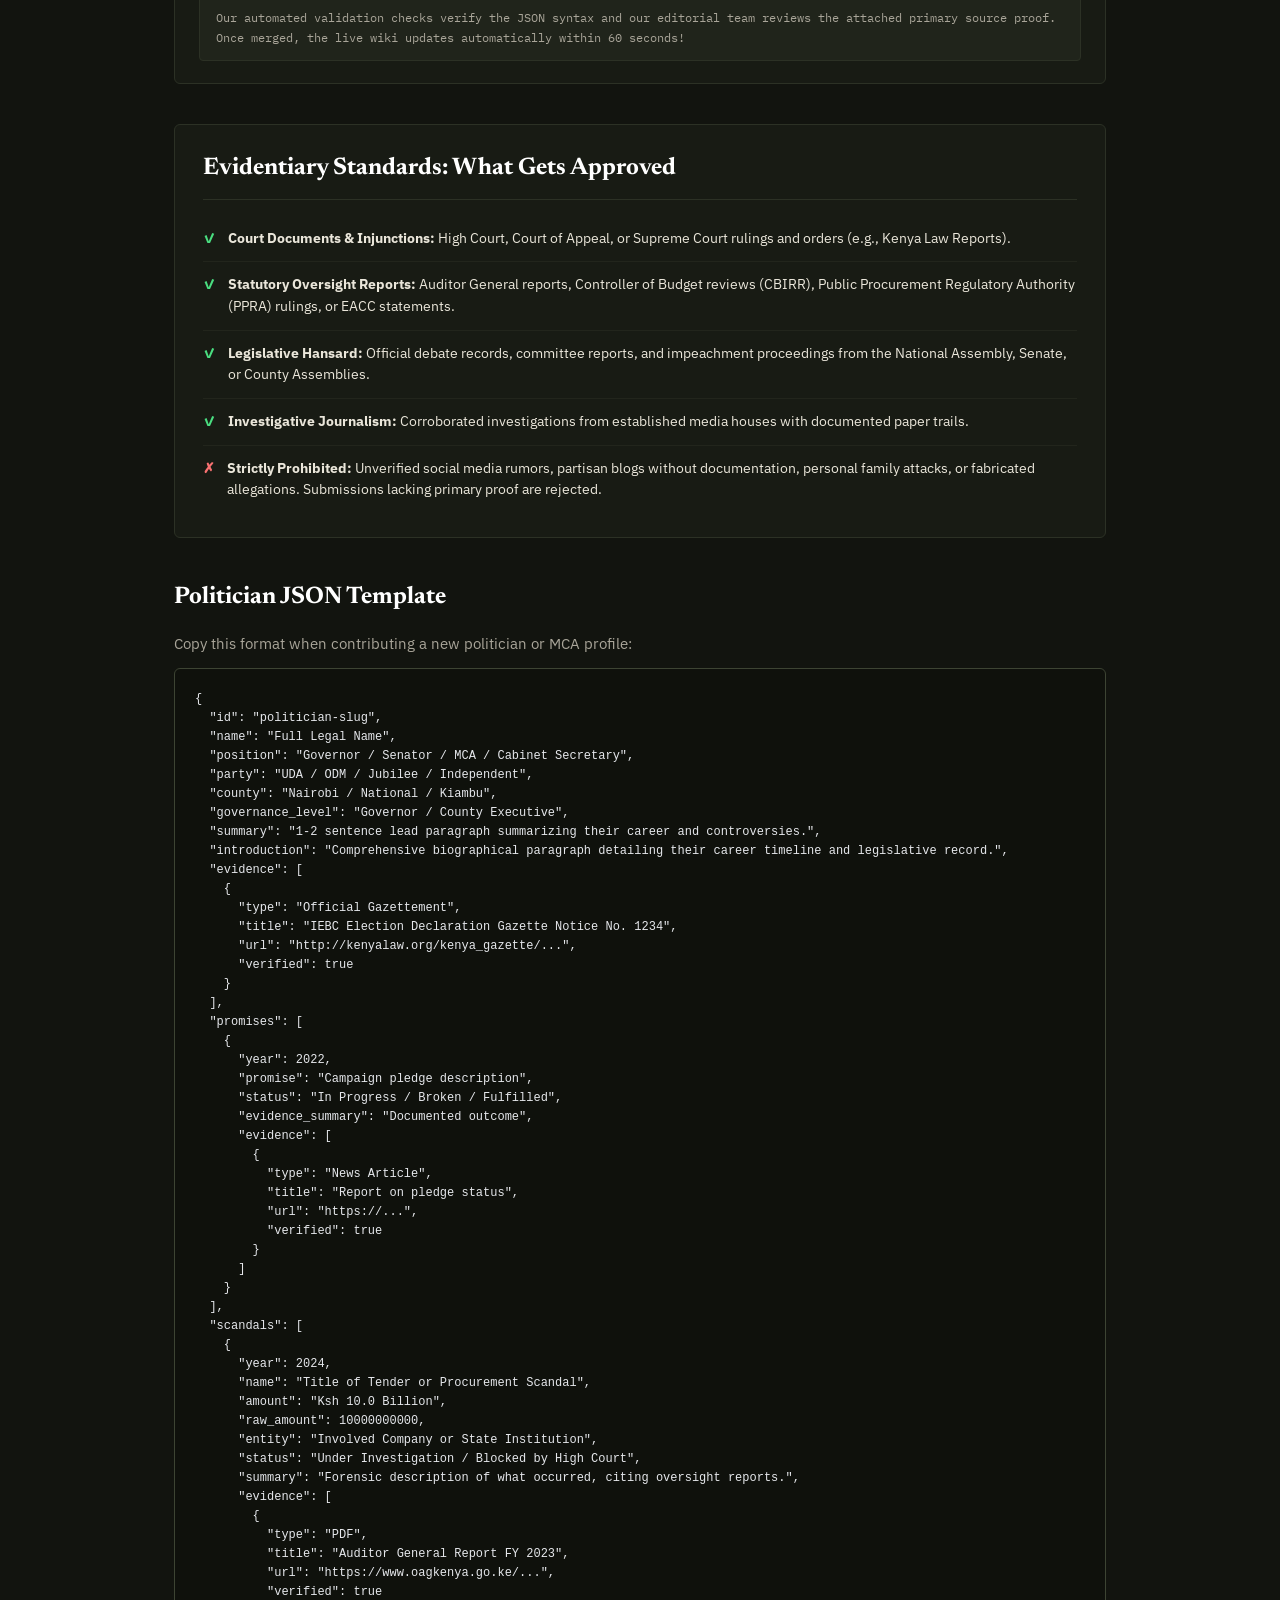
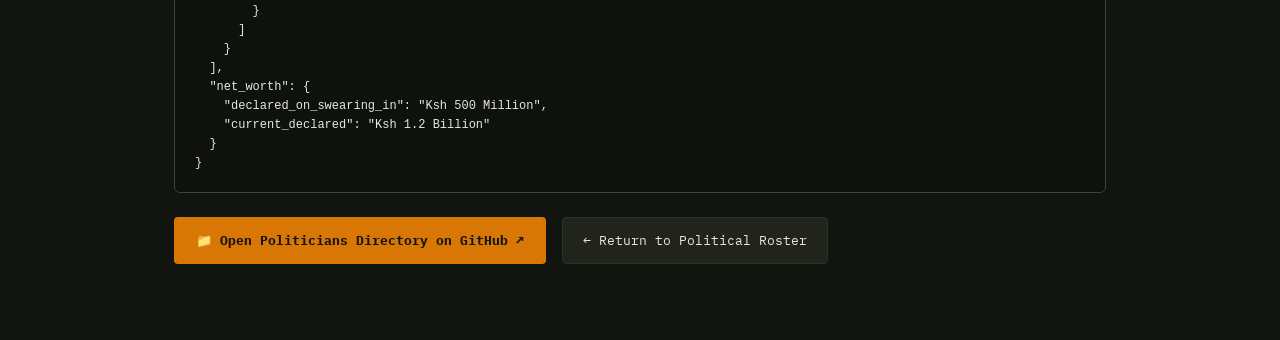
==== commit a621cff7: "feat: deploy Vigil & Slow Burn mini-games with Easter Egg unlocked ledger integration" ====
--- a/contribute.html
+++ b/contribute.html
@@ -344,6 +344,7 @@
       <a href="nairobi-property.html" class="nav-link">Properties</a>
       <a href="nse-tracker.html" class="nav-link">NSE Tracker</a>
       <a href="nse-ledger.html" class="nav-link">NSE Ledger</a>
+      <a href="vigil.html" class="nav-btn-vigil" title="Play Vigil — Surveillance Psychology Mini-game">👁 Play Vigil</a>
       <a href="scandal-graph.html" class="nav-link">Graph</a>
       <a href="contribute.html" class="nav-link active" style="color:var(--cyan);">✍ Contribute</a>
     </div>
--- a/global-search.css
+++ b/global-search.css
@@ -388,3 +388,110 @@
 .item-market-watch {
   border-left: 3px solid #ff4444 !important;
 }
+
+/* Vigil Mini-game Navigation Button & Unlocked Toast */
+.nav-btn-vigil {
+  background: rgba(180, 71, 47, 0.2) !important;
+  border: 1px solid #B4472F !important;
+  color: #ff6a4a !important;
+  padding: 5px 12px !important;
+  border-radius: 4px !important;
+  font-family: var(--font-mono, monospace) !important;
+  font-size: 11.5px !important;
+  font-weight: 600 !important;
+  text-decoration: none !important;
+  display: inline-flex !important;
+  align-items: center !important;
+  gap: 6px !important;
+  box-shadow: 0 0 10px rgba(180, 71, 47, 0.45);
+  animation: vigilGlow 2.5s infinite alternate ease-in-out;
+  transition: all 0.25s ease;
+  white-space: nowrap;
+}
+
+.nav-btn-vigil:hover {
+  background: rgba(180, 71, 47, 0.4) !important;
+  border-color: #ff6a4a !important;
+  color: #fff !important;
+  box-shadow: 0 0 18px rgba(255, 106, 74, 0.8), 0 0 4px #ff3b2f;
+  transform: translateY(-1px);
+}
+
+@keyframes vigilGlow {
+  0% {
+    box-shadow: 0 0 6px rgba(180, 71, 47, 0.35);
+    border-color: rgba(180, 71, 47, 0.7);
+  }
+  100% {
+    box-shadow: 0 0 16px rgba(255, 85, 85, 0.75), 0 0 25px rgba(180, 71, 47, 0.3);
+    border-color: #ff6a4a;
+    color: #ff8870;
+  }
+}
+
+/* Glass Toast for Easter Egg Unlocked State */
+.unlocked-glass-toast {
+  position: fixed;
+  bottom: 28px;
+  right: 28px;
+  background: rgba(18, 20, 15, 0.95);
+  border: 1px solid rgba(255, 106, 74, 0.6);
+  border-left: 5px solid #ff6a4a;
+  box-shadow: 0 16px 45px rgba(0, 0, 0, 0.85), 0 0 30px rgba(180, 71, 47, 0.35);
+  backdrop-filter: blur(16px);
+  padding: 16px 22px;
+  border-radius: 6px;
+  display: flex;
+  align-items: center;
+  gap: 16px;
+  z-index: 10000;
+  max-width: 500px;
+  animation: toastSlideIn 0.4s cubic-bezier(0.16, 1, 0.3, 1);
+  transition: all 0.4s ease;
+}
+
+@keyframes toastSlideIn {
+  from { opacity: 0; transform: translateY(24px) scale(0.96); }
+  to { opacity: 1; transform: translateY(0) scale(1); }
+}
+
+.toast-eye {
+  font-size: 26px;
+  color: #ff6a4a;
+  text-shadow: 0 0 12px rgba(255, 106, 74, 0.7);
+  animation: eyePulse 2s infinite alternate;
+}
+
+@keyframes eyePulse {
+  from { transform: scale(1); }
+  to { transform: scale(1.15); }
+}
+
+.toast-title {
+  font-family: var(--font-mono, monospace);
+  font-size: 11.5px;
+  font-weight: 700;
+  color: #ff6a4a;
+  text-transform: uppercase;
+  letter-spacing: 0.1em;
+  margin-bottom: 3px;
+}
+
+.toast-msg {
+  font-size: 13.5px;
+  color: #EAE6DA;
+  line-height: 1.45;
+}
+
+.toast-close {
+  background: transparent;
+  border: none;
+  color: #A9A599;
+  font-size: 22px;
+  cursor: pointer;
+  padding: 0 4px;
+  line-height: 1;
+  transition: color 0.2s;
+}
+
+.toast-close:hover { color: #fff; }
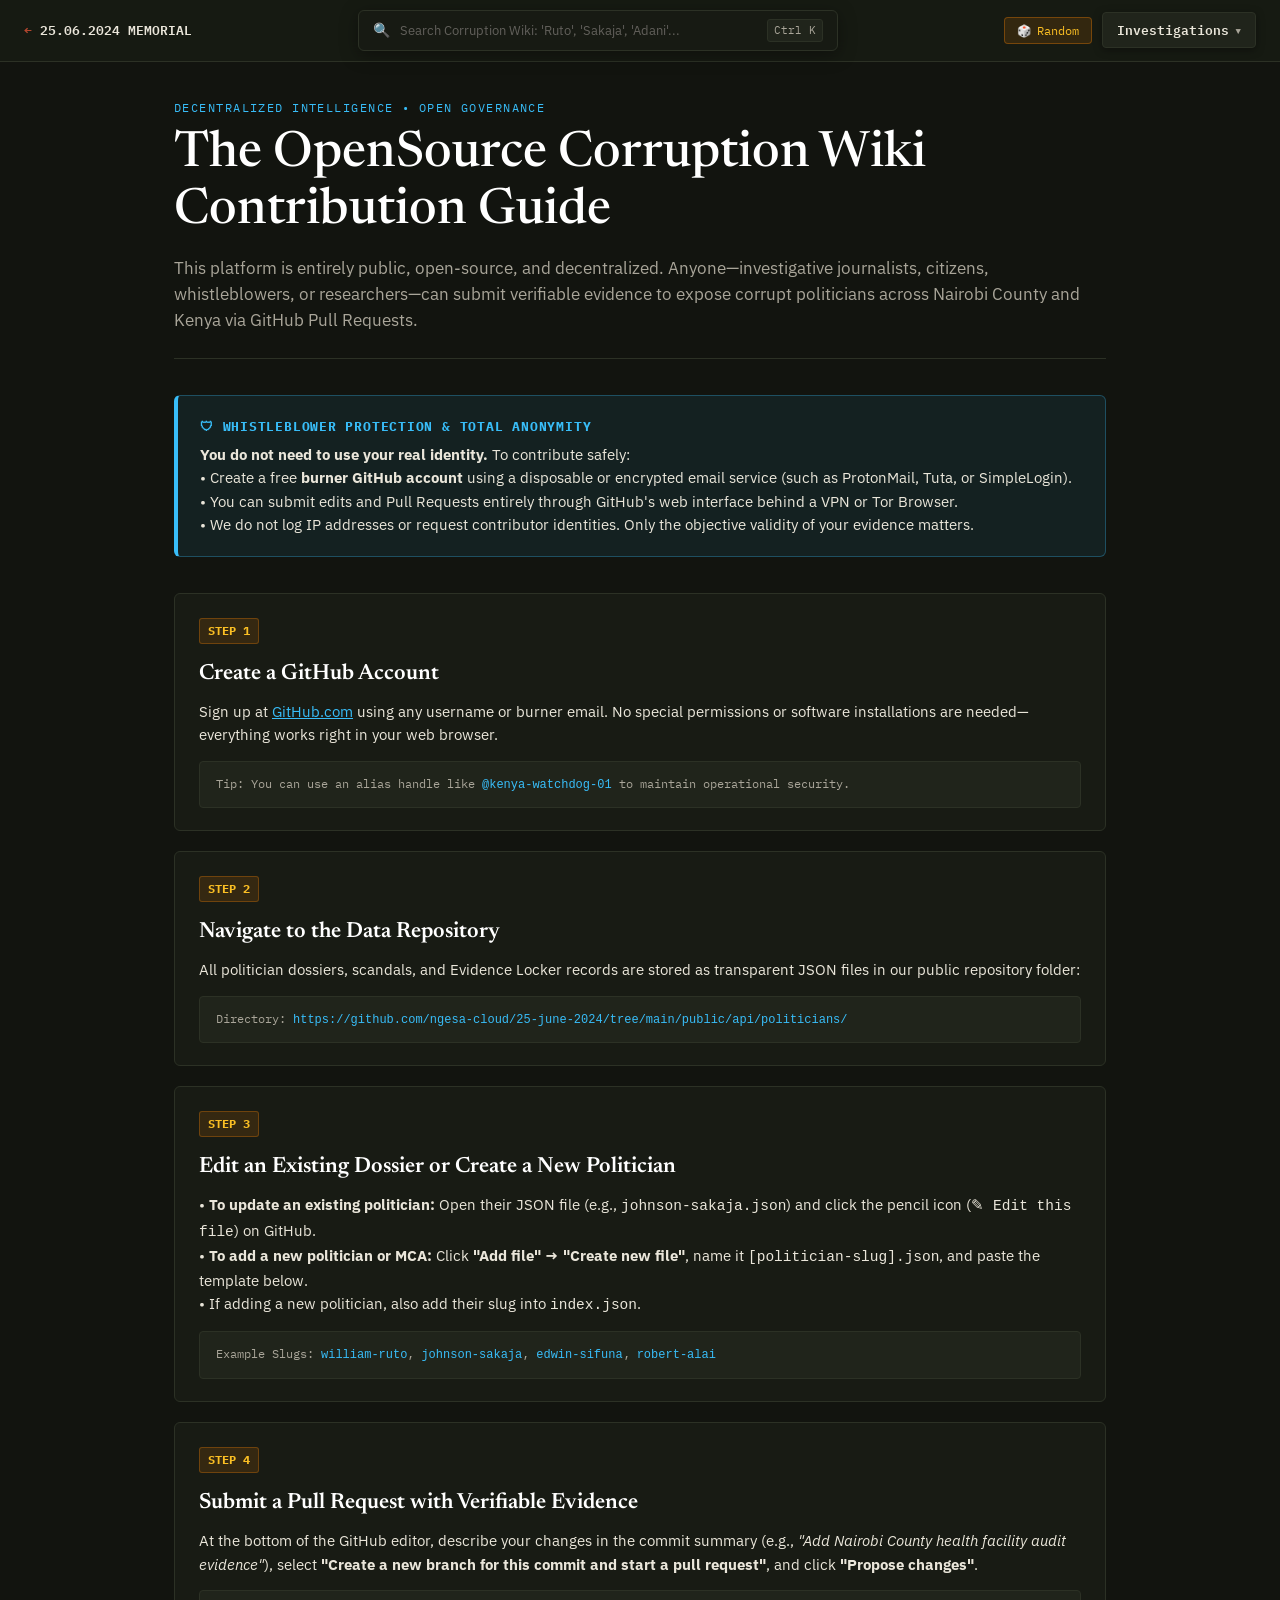
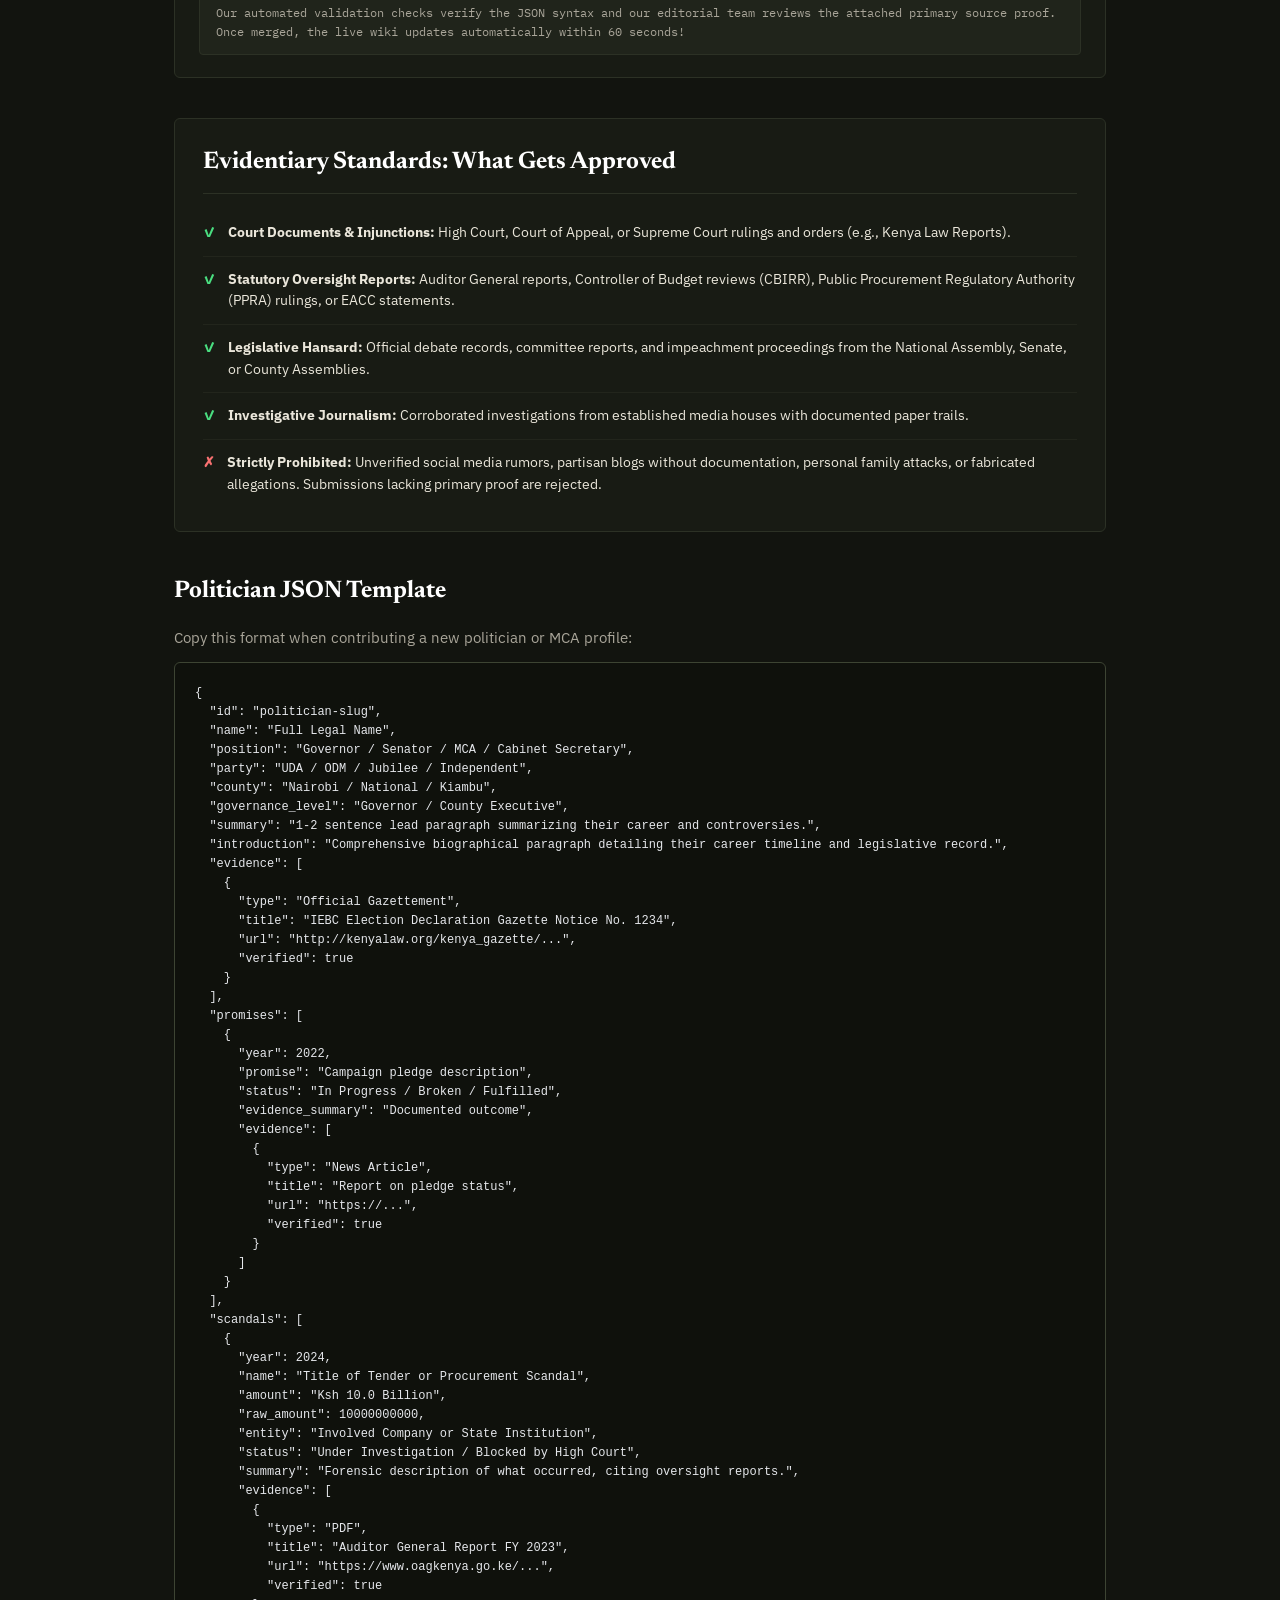
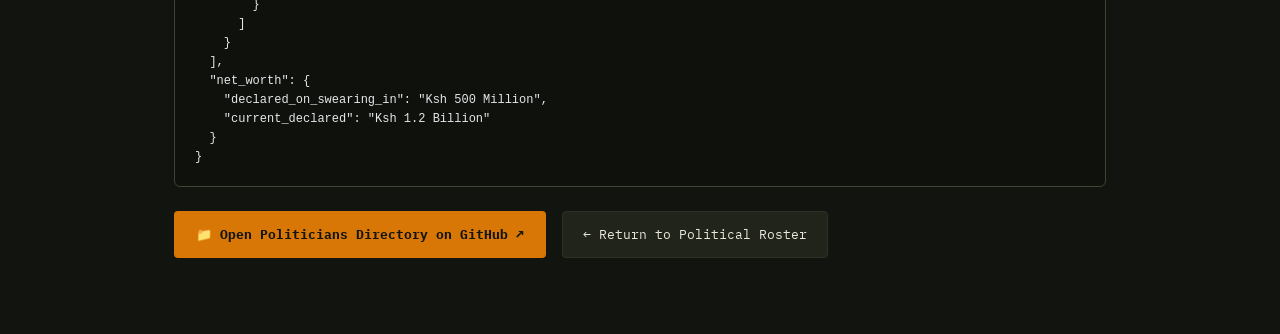
==== commit 7f80d553: "feat: consolidate navigation into Investigations dropdown and upgrade Vigil with QTE, swipe drag, sc" ====
--- a/contribute.html
+++ b/contribute.html
@@ -335,18 +335,77 @@
       </div>
     </div>
 
-    <div class="nav-links">
-      <button id="random-btn" class="random-btn" title="Jump to a random corrupt politician profile">
-        <span>🎲</span> Expose Random Politician
+        <div class="nav-investigations-wrap">
+      <button id="random-btn" class="random-btn" onclick="exposeRandomPolitician()" title="Expose a random corrupt politician profile">
+        <span>🎲</span> Random
       </button>
-      <a href="promises-plunder.html" class="nav-link">Roster</a>
-      <a href="money-trail.html" class="nav-link">Ledger</a>
-      <a href="nairobi-property.html" class="nav-link">Properties</a>
-      <a href="nse-tracker.html" class="nav-link">NSE Tracker</a>
-      <a href="nse-ledger.html" class="nav-link">NSE Ledger</a>
-      <a href="vigil.html" class="nav-btn-vigil" title="Play Vigil — Surveillance Psychology Mini-game">👁 Play Vigil</a>
-      <a href="scandal-graph.html" class="nav-link">Graph</a>
-      <a href="contribute.html" class="nav-link active" style="color:var(--cyan);">✍ Contribute</a>
+      <div class="dropdown-container">
+        <button id="investigations-menu-btn" class="nav-menu-btn" aria-haspopup="true" aria-expanded="false" onclick="toggleInvestigationsMenu(event)">
+          <span>Investigations</span> <span class="arrow-indicator">▼</span>
+        </button>
+        <div id="investigations-dropdown" class="investigations-dropdown-menu">
+          <div class="dropdown-header">Forensic Dossiers &amp; Trackers</div>
+          <a href="promises-plunder.html" class="dropdown-item">
+            <span class="item-icon">⚖</span>
+            <div>
+              <div class="item-title">Promises &amp; Plunder</div>
+              <div class="item-desc">Executive manifestos vs broken pledges</div>
+            </div>
+          </a>
+          <a href="money-trail.html" class="dropdown-item">
+            <span class="item-icon">💰</span>
+            <div>
+              <div class="item-title">Money Trail</div>
+              <div class="item-desc">Sovereign capital &amp; procurement ledger</div>
+            </div>
+          </a>
+          <a href="nairobi-property.html" class="dropdown-item">
+            <span class="item-icon">🏡</span>
+            <div>
+              <div class="item-title">Properties</div>
+              <div class="item-desc">Nairobi real estate &amp; land holdings</div>
+            </div>
+          </a>
+          <a href="nse-tracker.html" class="dropdown-item">
+            <span class="item-icon">⚡</span>
+            <div>
+              <div class="item-title">Market Watch</div>
+              <div class="item-desc">Suspicious trade patterns &amp; volume anomalies</div>
+            </div>
+          </a>
+          <a href="nse-ledger.html" class="dropdown-item">
+            <span class="item-icon">📈</span>
+            <div>
+              <div class="item-title">NSE Ledger</div>
+              <div class="item-desc">Listed corporate concessions &amp; filings</div>
+            </div>
+          </a>
+          <a href="scandal-graph.html" class="dropdown-item">
+            <span class="item-icon">🕸️</span>
+            <div>
+              <div class="item-title">Scandal Graph</div>
+              <div class="item-desc">Network map of state capture connections</div>
+            </div>
+          </a>
+          <div class="dropdown-divider"></div>
+          <a href="vigil.html" class="dropdown-item item-vigil">
+            <span class="item-icon" style="color:#ff6a4a;">👁</span>
+            <div>
+              <div class="item-title" style="color:#ff8870;">Play Vigil</div>
+              <div class="item-desc">Psychological surveillance mini-game</div>
+            </div>
+            <span class="badge-mini-vigil">PLAY</span>
+          </a>
+          <div class="dropdown-divider"></div>
+          <a href="contribute.html" class="dropdown-item">
+            <span class="item-icon" style="color:var(--cyan);">✍</span>
+            <div>
+              <div class="item-title" style="color:var(--cyan);">Contribute</div>
+              <div class="item-desc">Submit whistleblower evidence or PRs</div>
+            </div>
+          </a>
+        </div>
+      </div>
     </div>
   </nav>
 
--- a/global-search.css
+++ b/global-search.css
@@ -495,3 +495,154 @@
 }
 
 .toast-close:hover { color: #fff; }
+
+/* =====================================================================
+   Investigations Navigation Dropdown Styles
+   Prevents navbar collisions and consolidates forensic trackers
+   ===================================================================== */
+.nav-investigations-wrap {
+  display: flex;
+  align-items: center;
+  gap: 10px;
+  position: relative;
+  flex-shrink: 0;
+}
+
+.dropdown-container {
+  position: relative;
+}
+
+.nav-menu-btn {
+  background: var(--surface-elevated, #20241B) !important;
+  border: 1px solid var(--border, #2C3125) !important;
+  color: var(--paper, #EAE6DA) !important;
+  padding: 6px 14px !important;
+  border-radius: 4px !important;
+  font-family: var(--font-mono, monospace) !important;
+  font-size: 12.5px !important;
+  font-weight: 600 !important;
+  cursor: pointer;
+  display: inline-flex !important;
+  align-items: center !important;
+  gap: 7px !important;
+  transition: all 0.2s cubic-bezier(0.16, 1, 0.3, 1) !important;
+  box-shadow: 0 2px 8px rgba(0, 0, 0, 0.35) !important;
+  user-select: none;
+}
+
+.nav-menu-btn:hover,
+.nav-menu-btn.active {
+  background: rgba(180, 71, 47, 0.18) !important;
+  border-color: var(--crimson, #B4472F) !important;
+  color: #fff !important;
+  box-shadow: 0 0 14px rgba(180, 71, 47, 0.4) !important;
+}
+
+.nav-menu-btn .arrow-indicator {
+  font-size: 9px;
+  color: var(--paper-dim, #A9A599);
+  transition: transform 0.2s ease;
+  display: inline-block;
+}
+
+.nav-menu-btn.active .arrow-indicator {
+  transform: rotate(180deg);
+  color: var(--crimson, #B4472F);
+}
+
+.investigations-dropdown-menu {
+  display: none;
+  position: absolute;
+  top: calc(100% + 8px);
+  right: 0;
+  width: 310px;
+  background: #181B14;
+  border: 1px solid var(--border-highlight, #3D4433);
+  border-radius: 6px;
+  box-shadow: 0 16px 45px rgba(0, 0, 0, 0.9), 0 0 0 1px rgba(255, 255, 255, 0.05);
+  z-index: 1200;
+  padding: 6px 0;
+  animation: dropSlideDown 0.18s cubic-bezier(0.16, 1, 0.3, 1);
+}
+
+.investigations-dropdown-menu.show {
+  display: block;
+}
+
+@keyframes dropSlideDown {
+  from { opacity: 0; transform: translateY(-6px); }
+  to { opacity: 1; transform: translateY(0); }
+}
+
+.dropdown-header {
+  padding: 8px 16px 6px;
+  font-family: var(--font-mono, monospace);
+  font-size: 10px;
+  font-weight: 700;
+  text-transform: uppercase;
+  letter-spacing: 0.1em;
+  color: var(--paper-dark, #7A766B);
+  border-bottom: 1px solid var(--border, #2C3125);
+  margin-bottom: 4px;
+}
+
+.dropdown-item {
+  display: flex;
+  align-items: center;
+  gap: 12px;
+  padding: 9px 16px;
+  text-decoration: none;
+  transition: background 0.15s ease, border-color 0.15s ease;
+  border-left: 2px solid transparent;
+}
+
+.dropdown-item:hover {
+  background: #20241B;
+  border-left-color: var(--crimson, #B4472F);
+}
+
+.dropdown-item .item-icon {
+  font-size: 16px;
+  flex-shrink: 0;
+  width: 22px;
+  text-align: center;
+}
+
+.dropdown-item .item-title {
+  font-family: var(--font-sans, sans-serif);
+  font-size: 13px;
+  font-weight: 600;
+  color: var(--paper, #EAE6DA);
+  line-height: 1.25;
+}
+
+.dropdown-item .item-desc {
+  font-size: 11px;
+  color: var(--paper-dim, #A9A599);
+  line-height: 1.35;
+  margin-top: 2px;
+}
+
+.dropdown-divider {
+  height: 1px;
+  background: var(--border, #2C3125);
+  margin: 4px 0;
+}
+
+.dropdown-item.item-vigil:hover {
+  background: rgba(180, 71, 47, 0.15);
+  border-left-color: #ff3b2f;
+}
+
+.badge-mini-vigil {
+  margin-left: auto;
+  font-family: var(--font-mono, monospace);
+  font-size: 9px;
+  font-weight: 700;
+  color: #ff6a4a;
+  background: rgba(180, 71, 47, 0.25);
+  border: 1px solid rgba(180, 71, 47, 0.5);
+  padding: 1px 5px;
+  border-radius: 3px;
+  letter-spacing: 0.05em;
+}
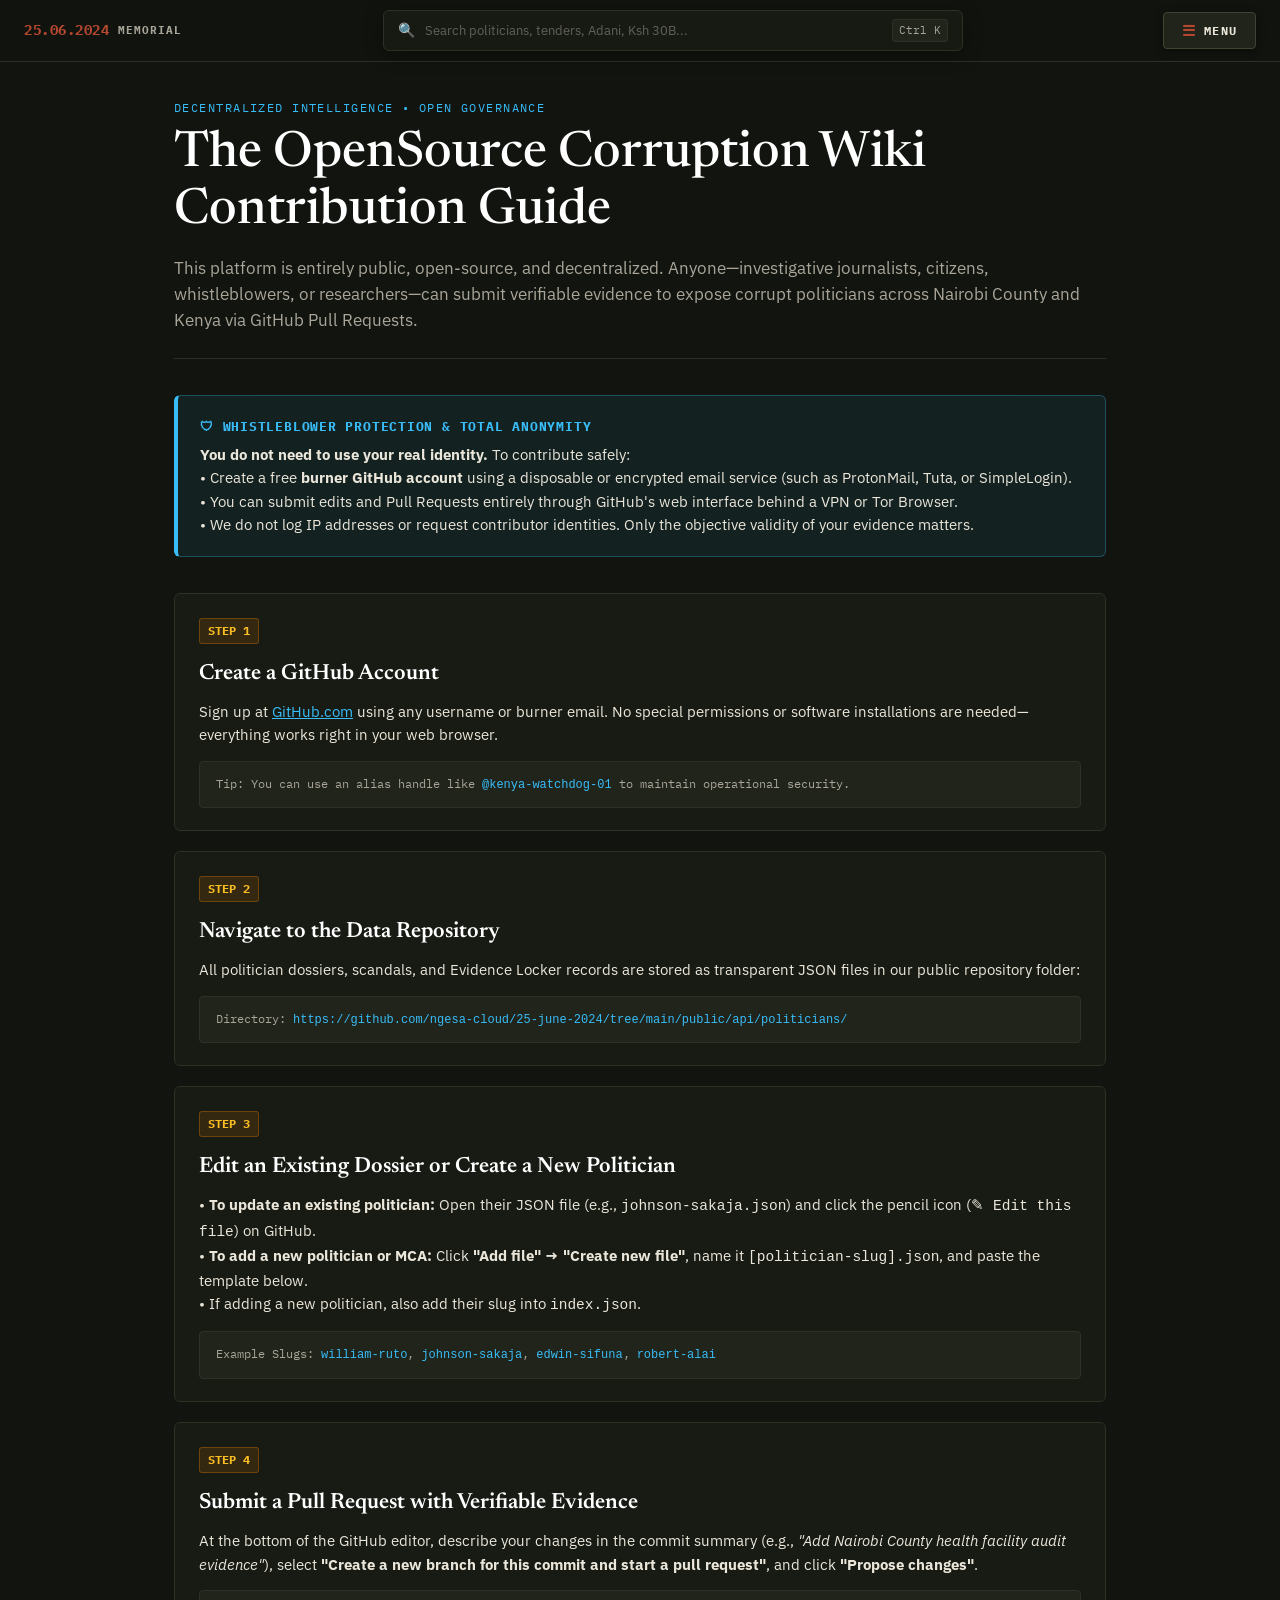
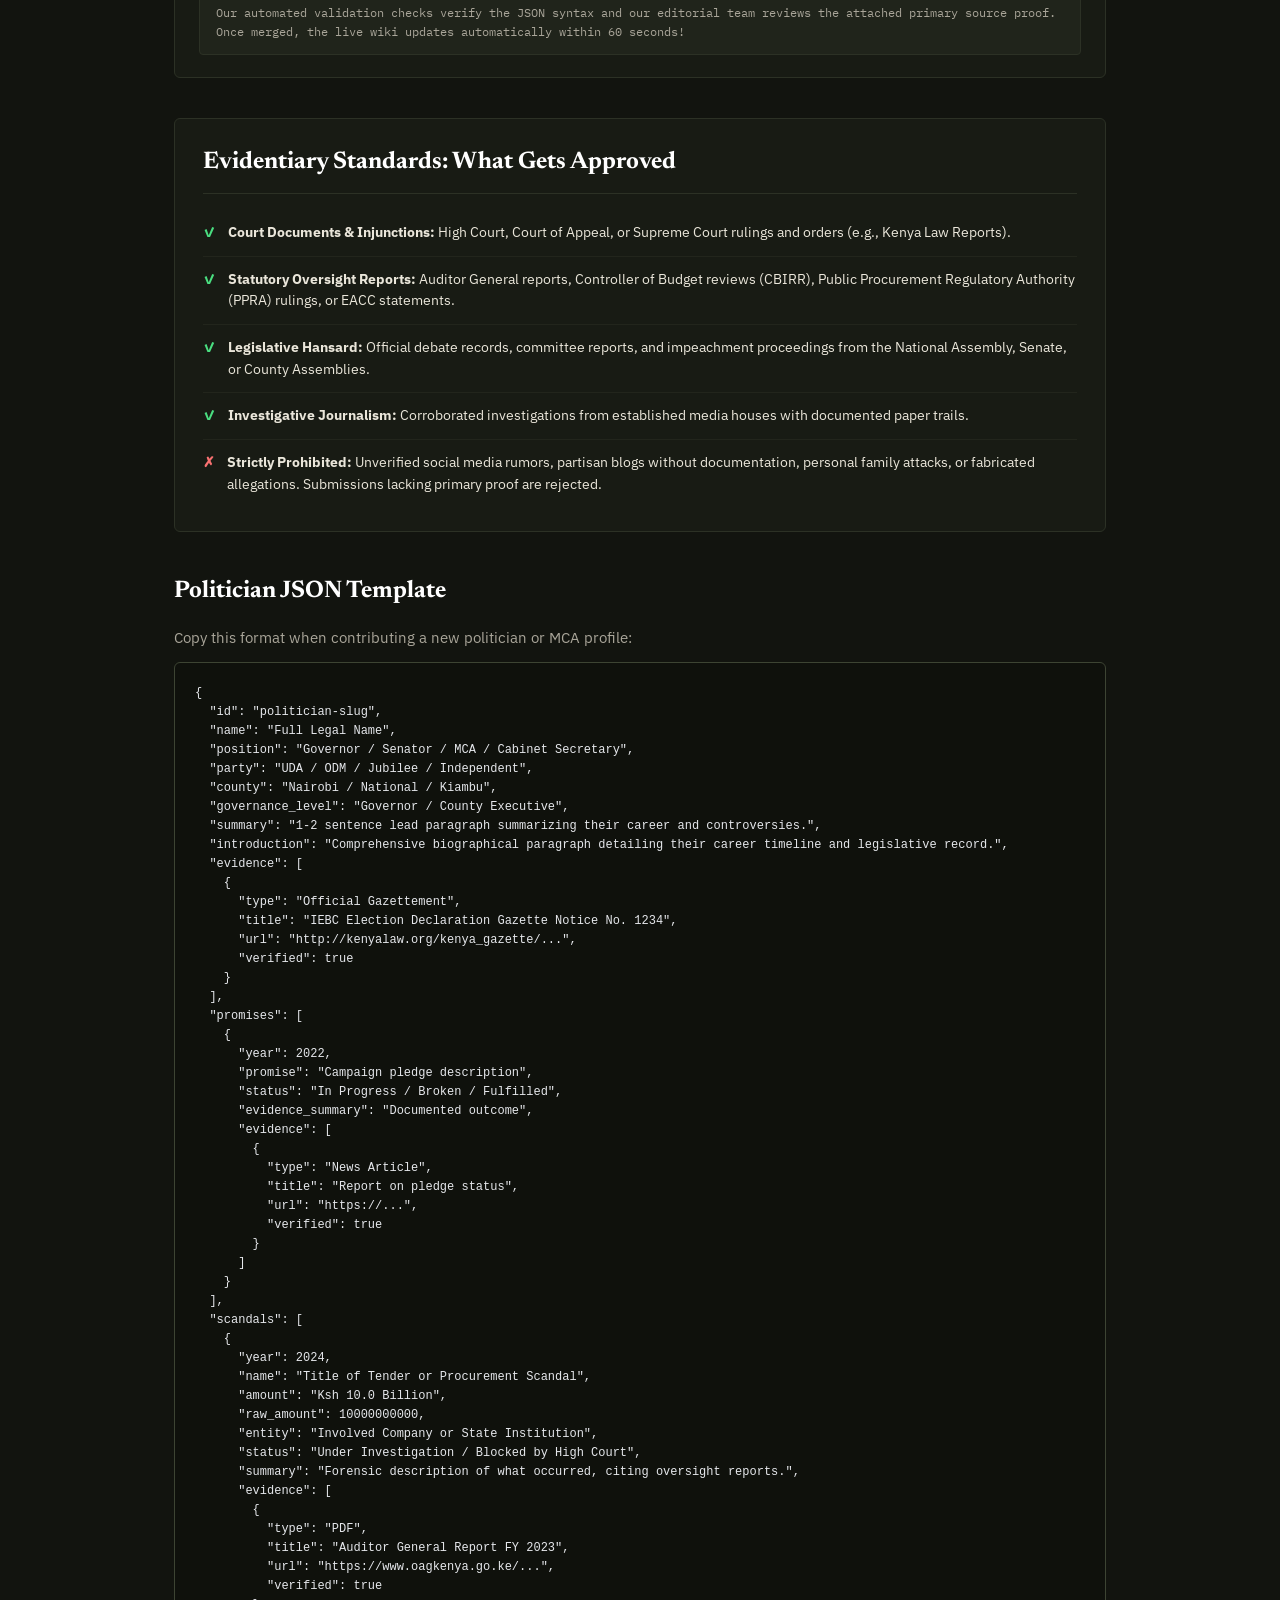
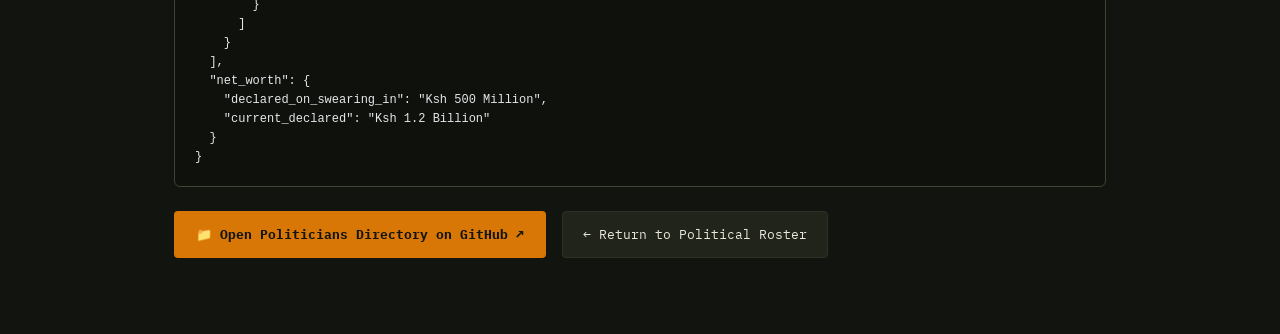
==== commit f2f8f97e: "feat: unify clean navigation bar with single Menu button and categorized overlay across all 12 platf" ====
--- a/contribute.html
+++ b/contribute.html
@@ -319,95 +319,159 @@
 <body>
 
   <!-- Pinned Sticky Navigation -->
-  <nav class="top-nav">
-    <a href="index.html" class="nav-brand">
-      <span>&larr;</span> 25.06.2024 MEMORIAL
-    </a>
-
-    <!-- Central Global Search Engine Component -->
-    <div class="nav-search-wrap">
+    <!-- Unified Global Top Navigation Bar -->
+  <nav class="top-nav" id="site-top-nav">
+    <div class="nav-brand-wrap">
+      <a href="index.html" class="nav-brand">
+        <span class="brand-num">25.06.2024</span>
+        <span class="brand-tag">MEMORIAL</span>
+      </a>
+    </div>
+
+    <div class="nav-search-dock">
       <div class="global-search-component">
         <div class="search-input-wrapper">
           <span class="search-icon-prefix">🔍</span>
-          <input type="text" class="global-search-input" placeholder="Search Corruption Wiki: 'Ruto', 'Sakaja', 'Adani'..." autocomplete="off">
+          <input type="text" class="global-search-input" placeholder="Search politicians, tenders, Adani, Ksh 30B..." autocomplete="off">
           <span class="search-kbd-shortcut">Ctrl K</span>
         </div>
       </div>
     </div>
 
-        <div class="nav-investigations-wrap">
-      <button id="random-btn" class="random-btn" onclick="exposeRandomPolitician()" title="Expose a random corrupt politician profile">
-        <span>🎲</span> Random
+    <div class="nav-menu-wrap">
+      <button id="site-menu-btn" class="site-menu-btn" aria-haspopup="true" aria-expanded="false" onclick="toggleSiteMenu(event)" aria-label="Open navigation menu">
+        <span class="menu-icon">☰</span>
+        <span class="menu-text">MENU</span>
       </button>
-      <div class="dropdown-container">
-        <button id="investigations-menu-btn" class="nav-menu-btn" aria-haspopup="true" aria-expanded="false" onclick="toggleInvestigationsMenu(event)">
-          <span>Investigations</span> <span class="arrow-indicator">▼</span>
-        </button>
-        <div id="investigations-dropdown" class="investigations-dropdown-menu">
-          <div class="dropdown-header">Forensic Dossiers &amp; Trackers</div>
-          <a href="promises-plunder.html" class="dropdown-item">
-            <span class="item-icon">⚖</span>
-            <div>
-              <div class="item-title">Promises &amp; Plunder</div>
-              <div class="item-desc">Executive manifestos vs broken pledges</div>
-            </div>
-          </a>
-          <a href="money-trail.html" class="dropdown-item">
-            <span class="item-icon">💰</span>
-            <div>
-              <div class="item-title">Money Trail</div>
-              <div class="item-desc">Sovereign capital &amp; procurement ledger</div>
-            </div>
-          </a>
-          <a href="nairobi-property.html" class="dropdown-item">
-            <span class="item-icon">🏡</span>
-            <div>
-              <div class="item-title">Properties</div>
-              <div class="item-desc">Nairobi real estate &amp; land holdings</div>
-            </div>
-          </a>
-          <a href="nse-tracker.html" class="dropdown-item">
-            <span class="item-icon">⚡</span>
-            <div>
-              <div class="item-title">Market Watch</div>
-              <div class="item-desc">Suspicious trade patterns &amp; volume anomalies</div>
-            </div>
-          </a>
-          <a href="nse-ledger.html" class="dropdown-item">
-            <span class="item-icon">📈</span>
-            <div>
-              <div class="item-title">NSE Ledger</div>
-              <div class="item-desc">Listed corporate concessions &amp; filings</div>
-            </div>
-          </a>
-          <a href="scandal-graph.html" class="dropdown-item">
-            <span class="item-icon">🕸️</span>
-            <div>
-              <div class="item-title">Scandal Graph</div>
-              <div class="item-desc">Network map of state capture connections</div>
-            </div>
-          </a>
-          <div class="dropdown-divider"></div>
-          <a href="vigil.html" class="dropdown-item item-vigil">
-            <span class="item-icon" style="color:#ff6a4a;">👁</span>
-            <div>
-              <div class="item-title" style="color:#ff8870;">Play Vigil</div>
-              <div class="item-desc">Psychological surveillance mini-game</div>
-            </div>
-            <span class="badge-mini-vigil">PLAY</span>
-          </a>
-          <div class="dropdown-divider"></div>
-          <a href="contribute.html" class="dropdown-item">
-            <span class="item-icon" style="color:var(--cyan);">✍</span>
-            <div>
-              <div class="item-title" style="color:var(--cyan);">Contribute</div>
-              <div class="item-desc">Submit whistleblower evidence or PRs</div>
-            </div>
-          </a>
-        </div>
-      </div>
     </div>
   </nav>
+
+  <!-- Unified Categorized Navigation Overlay (Drawer / Modal) -->
+  <div id="site-menu-overlay" class="site-menu-overlay" onclick="closeSiteMenu(event)" aria-hidden="true">
+    <div class="site-menu-panel" onclick="event.stopPropagation()" role="dialog" aria-modal="true" aria-label="Main Navigation Menu">
+      <div class="site-menu-header">
+        <div class="menu-header-brand">
+          <span class="menu-header-kicker">25.06.2024 ARCHIVE</span>
+          <h3 class="menu-header-title">ARCHIVE &amp; INVESTIGATIVE TOOLS</h3>
+        </div>
+        <button class="site-menu-close" onclick="closeSiteMenu(event)" aria-label="Close menu">&times;</button>
+      </div>
+
+      <div class="site-menu-body">
+        <!-- CATEGORY 1: INTELLIGENCE -->
+        <section class="menu-category-section">
+          <div class="category-title">
+            <span class="cat-pill intel-pill">INTELLIGENCE</span>
+            <span class="cat-desc">Forensic dossiers, asset tracking &amp; sovereign financial ledgers</span>
+          </div>
+          <div class="category-grid">
+            <a href="promises-plunder.html" class="menu-item-card">
+              <span class="item-card-icon">📜</span>
+              <div class="item-card-content">
+                <div class="item-card-heading">Promises &amp; Plunder</div>
+                <div class="item-card-sub">Executive manifestos vs verified broken pledges</div>
+              </div>
+            </a>
+            <a href="money-trail.html" class="menu-item-card">
+              <span class="item-card-icon">💰</span>
+              <div class="item-card-content">
+                <div class="item-card-heading">Money Trail</div>
+                <div class="item-card-sub">Sovereign capital ledger, KETRACO, Adani &amp; pending bills</div>
+              </div>
+            </a>
+            <a href="nairobi-property.html" class="menu-item-card">
+              <span class="item-card-icon">🏛️</span>
+              <div class="item-card-content">
+                <div class="item-card-heading">Nairobi Property</div>
+                <div class="item-card-sub">Real estate dossiers, Muthaiga, Karen &amp; grabbed public land</div>
+              </div>
+            </a>
+            <a href="nse-tracker.html" class="menu-item-card">
+              <span class="item-card-icon">📈</span>
+              <div class="item-card-content">
+                <div class="item-card-heading">NSE Tracker</div>
+                <div class="item-card-sub">Market Watch, trade volume anomalies &amp; suspicious spikes</div>
+              </div>
+            </a>
+            <a href="nse-ledger.html" class="menu-item-card">
+              <span class="item-card-icon">📑</span>
+              <div class="item-card-content">
+                <div class="item-card-heading">NSE Corporate Ledger</div>
+                <div class="item-card-sub">Listed corporate concessions, state tenders &amp; insider ties</div>
+              </div>
+            </a>
+            <a href="scandal-graph.html" class="menu-item-card">
+              <span class="item-card-icon">🕸️</span>
+              <div class="item-card-content">
+                <div class="item-card-heading">Scandal Graph</div>
+                <div class="item-card-sub">Interactive force-directed node map of state capture cartels</div>
+              </div>
+            </a>
+          </div>
+        </section>
+
+        <!-- CATEGORY 2: GAMES -->
+        <section class="menu-category-section">
+          <div class="category-title">
+            <span class="cat-pill games-pill">GAMES</span>
+            <span class="cat-desc">Interactive psychological &amp; procurement simulations</span>
+          </div>
+          <div class="category-grid">
+            <a href="tender.html" class="menu-item-card card-tender">
+              <span class="item-card-icon" style="color:#3ddc84;">⚖️</span>
+              <div class="item-card-content">
+                <div class="item-card-heading" style="color:#86efac;">The Tender <span class="card-badge badge-green">PAPERS, PLEASE</span></div>
+                <div class="item-card-sub">Bureaucratic PPRA procurement desk survival game</div>
+              </div>
+            </a>
+            <a href="vigil.html" class="menu-item-card card-vigil">
+              <span class="item-card-icon" style="color:#ff6a4a;">👁</span>
+              <div class="item-card-content">
+                <div class="item-card-heading" style="color:#ff8870;">Play Vigil <span class="card-badge badge-red">3 AM SURVIVAL</span></div>
+                <div class="item-card-sub">Psychological surveillance QTE and stealth survival game</div>
+              </div>
+            </a>
+          </div>
+        </section>
+
+        <!-- CATEGORY 3: ACTION -->
+        <section class="menu-category-section">
+          <div class="category-title">
+            <span class="cat-pill action-pill">ACTION</span>
+            <span class="cat-desc">Immediate investigator triggers &amp; whistleblower submissions</span>
+          </div>
+          <div class="category-grid">
+            <button class="menu-item-card card-action-btn" onclick="handleMenuExposeRandom()">
+              <span class="item-card-icon" style="color:#facc15;">🎲</span>
+              <div class="item-card-content">
+                <div class="item-card-heading" style="color:#fde047;">Expose Random Politician</div>
+                <div class="item-card-sub">Instant roulette across verified national &amp; county dossiers</div>
+              </div>
+            </button>
+            <a href="contribute.html" class="menu-item-card">
+              <span class="item-card-icon" style="color:#38bdf8;">✍</span>
+              <div class="item-card-content">
+                <div class="item-card-heading" style="color:#7dd3fc;">Contribute</div>
+                <div class="item-card-sub">Submit whistleblower evidence or open GitHub pull requests</div>
+              </div>
+            </a>
+            <button class="menu-item-card card-action-btn" onclick="handleMenuToggleSoundtrack()">
+              <span class="item-card-icon" style="color:#f43f5e;">🎵</span>
+              <div class="item-card-content">
+                <div class="item-card-heading">Toggle Soundtrack <span id="menu-soundtrack-badge" class="card-badge badge-cyan">AUDIO</span></div>
+                <div class="item-card-sub">Stream resistance audio and memorial ambient soundscape</div>
+              </div>
+            </button>
+          </div>
+        </section>
+      </div>
+
+      <div class="site-menu-footer">
+        <span>25.06.2024 MEMORIAL ARCHIVE &bull; NAIROBI, KENYA</span>
+        <span>Press <strong>ESC</strong> to close &bull; <strong>Ctrl + K</strong> to search</span>
+      </div>
+    </div>
+  </div>
 
   <div class="container">
     <header class="header-section">
--- a/global-search.css
+++ b/global-search.css
@@ -646,3 +646,448 @@
   border-radius: 3px;
   letter-spacing: 0.05em;
 }
+
+.dropdown-item.item-tender:hover {
+  background: rgba(61, 220, 132, 0.12);
+  border-left-color: #3ddc84;
+}
+
+.badge-mini-tender {
+  margin-left: auto;
+  font-family: var(--font-mono, monospace);
+  font-size: 9px;
+  font-weight: 700;
+  color: #3ddc84;
+  background: rgba(61, 220, 132, 0.2);
+  border: 1px solid rgba(61, 220, 132, 0.45);
+  padding: 1px 5px;
+  border-radius: 3px;
+  letter-spacing: 0.05em;
+}
+
+/* =====================================================================
+   UNIFIED CLEAN NAVIGATION BAR & CATEGORIZED FULL-SCREEN MENU
+   Resolves layout collisions across all desktop and mobile viewports
+   ===================================================================== */
+
+/* Global Top Navigation Bar */
+.top-nav {
+  position: sticky !important;
+  top: 0 !important;
+  left: 0 !important;
+  right: 0 !important;
+  width: 100% !important;
+  background: rgba(18, 20, 15, 0.96) !important;
+  backdrop-filter: blur(14px) !important;
+  -webkit-backdrop-filter: blur(14px) !important;
+  border-bottom: 1px solid var(--border, #2C3125) !important;
+  padding: 10px 24px !important;
+  display: flex !important;
+  justify-content: space-between !important;
+  align-items: center !important;
+  gap: 16px !important;
+  z-index: 1000 !important;
+  box-sizing: border-box !important;
+}
+
+/* Hide deprecated floating elements that caused collisions */
+.index-top-right-nav,
+.index-top-search-dock,
+.soundtrack-toggle-btn {
+  display: none !important;
+}
+
+/* Far Left: Brand Logo */
+.nav-brand-wrap {
+  display: flex;
+  align-items: center;
+  flex-shrink: 0;
+}
+
+.nav-brand {
+  font-family: var(--font-mono, monospace) !important;
+  font-weight: 700 !important;
+  color: var(--paper, #EAE6DA) !important;
+  text-decoration: none !important;
+  display: flex !important;
+  align-items: center !important;
+  gap: 8px !important;
+  letter-spacing: 0.04em !important;
+  font-size: 14px !important;
+  transition: opacity 0.2s ease;
+}
+
+.nav-brand:hover {
+  opacity: 0.88;
+}
+
+.nav-brand .brand-num {
+  color: var(--crimson, #B4472F);
+  font-weight: 800;
+}
+
+.nav-brand .brand-tag {
+  color: var(--paper-dim, #A9A599);
+  font-size: 11px;
+  letter-spacing: 0.1em;
+  text-transform: uppercase;
+}
+
+/* Center: Search Dock */
+.nav-search-dock {
+  flex: 1;
+  max-width: 580px;
+  margin: 0 auto;
+  min-width: 0;
+}
+
+/* Far Right: Menu Trigger Button */
+.nav-menu-wrap {
+  display: flex;
+  align-items: center;
+  flex-shrink: 0;
+}
+
+.site-menu-btn {
+  background: var(--surface-elevated, #20241B) !important;
+  border: 1px solid var(--border-highlight, #3D4433) !important;
+  color: var(--paper, #EAE6DA) !important;
+  padding: 8px 18px !important;
+  border-radius: 4px !important;
+  font-family: var(--font-mono, monospace) !important;
+  font-size: 13px !important;
+  font-weight: 700 !important;
+  letter-spacing: 0.08em !important;
+  cursor: pointer;
+  display: inline-flex !important;
+  align-items: center !important;
+  gap: 8px !important;
+  transition: all 0.2s cubic-bezier(0.16, 1, 0.3, 1) !important;
+  box-shadow: 0 2px 8px rgba(0, 0, 0, 0.4) !important;
+  user-select: none;
+}
+
+.site-menu-btn:hover,
+.site-menu-btn.active {
+  background: rgba(180, 71, 47, 0.22) !important;
+  border-color: var(--crimson, #B4472F) !important;
+  color: #fff !important;
+  box-shadow: 0 0 16px rgba(180, 71, 47, 0.45) !important;
+  transform: translateY(-1px);
+}
+
+.site-menu-btn .menu-icon {
+  font-size: 15px;
+  color: var(--crimson, #B4472F);
+}
+
+.site-menu-btn .menu-text {
+  font-size: 12px;
+  letter-spacing: 0.1em;
+}
+
+/* Full-Screen Categorized Navigation Overlay */
+.site-menu-overlay {
+  position: fixed;
+  inset: 0;
+  background: rgba(8, 10, 7, 0.92);
+  backdrop-filter: blur(14px);
+  -webkit-backdrop-filter: blur(14px);
+  z-index: 2500;
+  display: none;
+  align-items: center;
+  justify-content: center;
+  padding: 24px 20px;
+  box-sizing: border-box;
+  overflow-y: auto;
+}
+
+.site-menu-overlay.open {
+  display: flex;
+  animation: menuOverlayFadeIn 0.2s cubic-bezier(0.16, 1, 0.3, 1) forwards;
+}
+
+@keyframes menuOverlayFadeIn {
+  from { opacity: 0; }
+  to { opacity: 1; }
+}
+
+.site-menu-panel {
+  background: #141710;
+  border: 1px solid var(--border-highlight, #3D4433);
+  border-top: 3px solid var(--crimson, #B4472F);
+  border-radius: 6px;
+  width: 100%;
+  max-width: 980px;
+  max-height: 90vh;
+  overflow-y: auto;
+  display: flex;
+  flex-direction: column;
+  box-shadow: 0 25px 60px rgba(0, 0, 0, 0.95), 0 0 1px rgba(255, 255, 255, 0.1);
+  animation: menuPanelSlideUp 0.22s cubic-bezier(0.16, 1, 0.3, 1) forwards;
+  box-sizing: border-box;
+}
+
+@keyframes menuPanelSlideUp {
+  from { opacity: 0; transform: translateY(16px) scale(0.98); }
+  to { opacity: 1; transform: translateY(0) scale(1); }
+}
+
+/* Menu Header */
+.site-menu-header {
+  padding: 18px 24px;
+  border-bottom: 1px solid var(--border, #2C3125);
+  display: flex;
+  justify-content: space-between;
+  align-items: center;
+  background: rgba(24, 27, 20, 0.7);
+  position: sticky;
+  top: 0;
+  z-index: 10;
+}
+
+.menu-header-brand .menu-header-kicker {
+  font-family: var(--font-mono, monospace);
+  font-size: 10.5px;
+  font-weight: 700;
+  letter-spacing: 0.18em;
+  color: var(--crimson, #B4472F);
+  text-transform: uppercase;
+}
+
+.menu-header-brand .menu-header-title {
+  font-family: var(--font-mono, monospace);
+  font-size: 16px;
+  font-weight: 700;
+  color: var(--paper, #EAE6DA);
+  margin-top: 2px;
+  letter-spacing: 0.05em;
+}
+
+.site-menu-close {
+  background: var(--surface-elevated, #20241B);
+  border: 1px solid var(--border, #2C3125);
+  color: var(--paper-dim, #A9A599);
+  width: 36px;
+  height: 36px;
+  border-radius: 50%;
+  font-size: 24px;
+  line-height: 1;
+  display: flex;
+  align-items: center;
+  justify-content: center;
+  cursor: pointer;
+  transition: all 0.2s ease;
+}
+
+.site-menu-close:hover {
+  background: rgba(180, 71, 47, 0.3);
+  border-color: var(--crimson, #B4472F);
+  color: #fff;
+  transform: rotate(90deg);
+}
+
+/* Menu Body & Categories */
+.site-menu-body {
+  padding: 24px;
+  display: flex;
+  flex-direction: column;
+  gap: 24px;
+}
+
+.menu-category-section {
+  display: flex;
+  flex-direction: column;
+  gap: 12px;
+}
+
+.category-title {
+  display: flex;
+  align-items: center;
+  gap: 10px;
+  border-bottom: 1px solid var(--border, #2C3125);
+  padding-bottom: 8px;
+}
+
+.cat-pill {
+  font-family: var(--font-mono, monospace);
+  font-size: 11px;
+  font-weight: 800;
+  letter-spacing: 0.14em;
+  padding: 3px 9px;
+  border-radius: 3px;
+  text-transform: uppercase;
+}
+
+.cat-pill.intel-pill {
+  background: rgba(56, 189, 248, 0.15);
+  color: #38bdf8;
+  border: 1px solid rgba(56, 189, 248, 0.35);
+}
+
+.cat-pill.games-pill {
+  background: rgba(34, 197, 94, 0.15);
+  color: #4ade80;
+  border: 1px solid rgba(34, 197, 94, 0.35);
+}
+
+.cat-pill.action-pill {
+  background: rgba(245, 158, 11, 0.15);
+  color: #fbbf24;
+  border: 1px solid rgba(245, 158, 11, 0.35);
+}
+
+.cat-desc {
+  font-size: 12px;
+  color: var(--paper-dark, #7A766B);
+  font-style: italic;
+}
+
+/* Grid of Cards */
+.category-grid {
+  display: grid;
+  grid-template-columns: repeat(auto-fill, minmax(280px, 1fr));
+  gap: 12px;
+}
+
+.menu-item-card {
+  background: rgba(25, 29, 21, 0.7);
+  border: 1px solid var(--border, #2C3125);
+  border-radius: 5px;
+  padding: 14px 16px;
+  display: flex;
+  align-items: flex-start;
+  gap: 14px;
+  text-decoration: none;
+  color: var(--paper, #EAE6DA);
+  transition: all 0.2s cubic-bezier(0.16, 1, 0.3, 1);
+  cursor: pointer;
+  border-left: 3px solid transparent;
+  text-align: left;
+  font-family: inherit;
+}
+
+.menu-item-card:hover {
+  background: rgba(32, 36, 27, 0.95);
+  border-color: var(--border-highlight, #3D4433);
+  border-left-color: var(--crimson, #B4472F);
+  transform: translateY(-2px);
+  box-shadow: 0 8px 20px rgba(0, 0, 0, 0.5);
+}
+
+.menu-item-card.card-tender:hover {
+  border-left-color: #3ddc84;
+}
+
+.menu-item-card.card-vigil:hover {
+  border-left-color: #ff3b2f;
+}
+
+.item-card-icon {
+  font-size: 22px;
+  line-height: 1;
+  flex-shrink: 0;
+  margin-top: 2px;
+}
+
+.item-card-content {
+  flex: 1;
+}
+
+.item-card-heading {
+  font-family: var(--font-mono, monospace);
+  font-size: 14px;
+  font-weight: 700;
+  color: #fff;
+  line-height: 1.3;
+  display: flex;
+  align-items: center;
+  gap: 8px;
+  flex-wrap: wrap;
+}
+
+.item-card-sub {
+  font-size: 11.5px;
+  color: var(--paper-dim, #A9A599);
+  line-height: 1.4;
+  margin-top: 4px;
+}
+
+.card-badge {
+  font-family: var(--font-mono, monospace);
+  font-size: 9.5px;
+  font-weight: 700;
+  padding: 1px 6px;
+  border-radius: 2px;
+  letter-spacing: 0.05em;
+  text-transform: uppercase;
+}
+
+.card-badge.badge-green {
+  background: rgba(34, 197, 94, 0.2);
+  color: #4ade80;
+  border: 1px solid rgba(34, 197, 94, 0.4);
+}
+
+.card-badge.badge-red {
+  background: rgba(239, 68, 68, 0.2);
+  color: #fca5a5;
+  border: 1px solid rgba(239, 68, 68, 0.4);
+}
+
+.card-badge.badge-cyan {
+  background: rgba(56, 189, 248, 0.2);
+  color: #7dd3fc;
+  border: 1px solid rgba(56, 189, 248, 0.4);
+}
+
+/* Menu Footer */
+.site-menu-footer {
+  padding: 14px 24px;
+  background: rgba(20, 23, 17, 0.95);
+  border-top: 1px solid var(--border, #2C3125);
+  display: flex;
+  justify-content: space-between;
+  align-items: center;
+  font-size: 11.5px;
+  color: var(--paper-dark, #7A766B);
+  font-family: var(--font-mono, monospace);
+  flex-wrap: wrap;
+  gap: 8px;
+}
+
+.site-menu-footer strong {
+  color: var(--paper-dim, #A9A599);
+}
+
+/* Mobile Responsiveness for Navigation & Menu */
+@media (max-width: 768px) {
+  .top-nav {
+    flex-wrap: wrap !important;
+    padding: 10px 16px !important;
+    gap: 8px !important;
+  }
+  .nav-brand-wrap {
+    order: 1 !important;
+    flex: 1 !important;
+  }
+  .nav-menu-wrap {
+    order: 2 !important;
+  }
+  .nav-search-dock {
+    order: 3 !important;
+    width: 100% !important;
+    max-width: 100% !important;
+    margin-top: 2px !important;
+  }
+  .site-menu-panel {
+    max-height: 94vh;
+  }
+  .site-menu-body {
+    padding: 16px;
+    gap: 18px;
+  }
+  .category-grid {
+    grid-template-columns: 1fr;
+  }
+}
